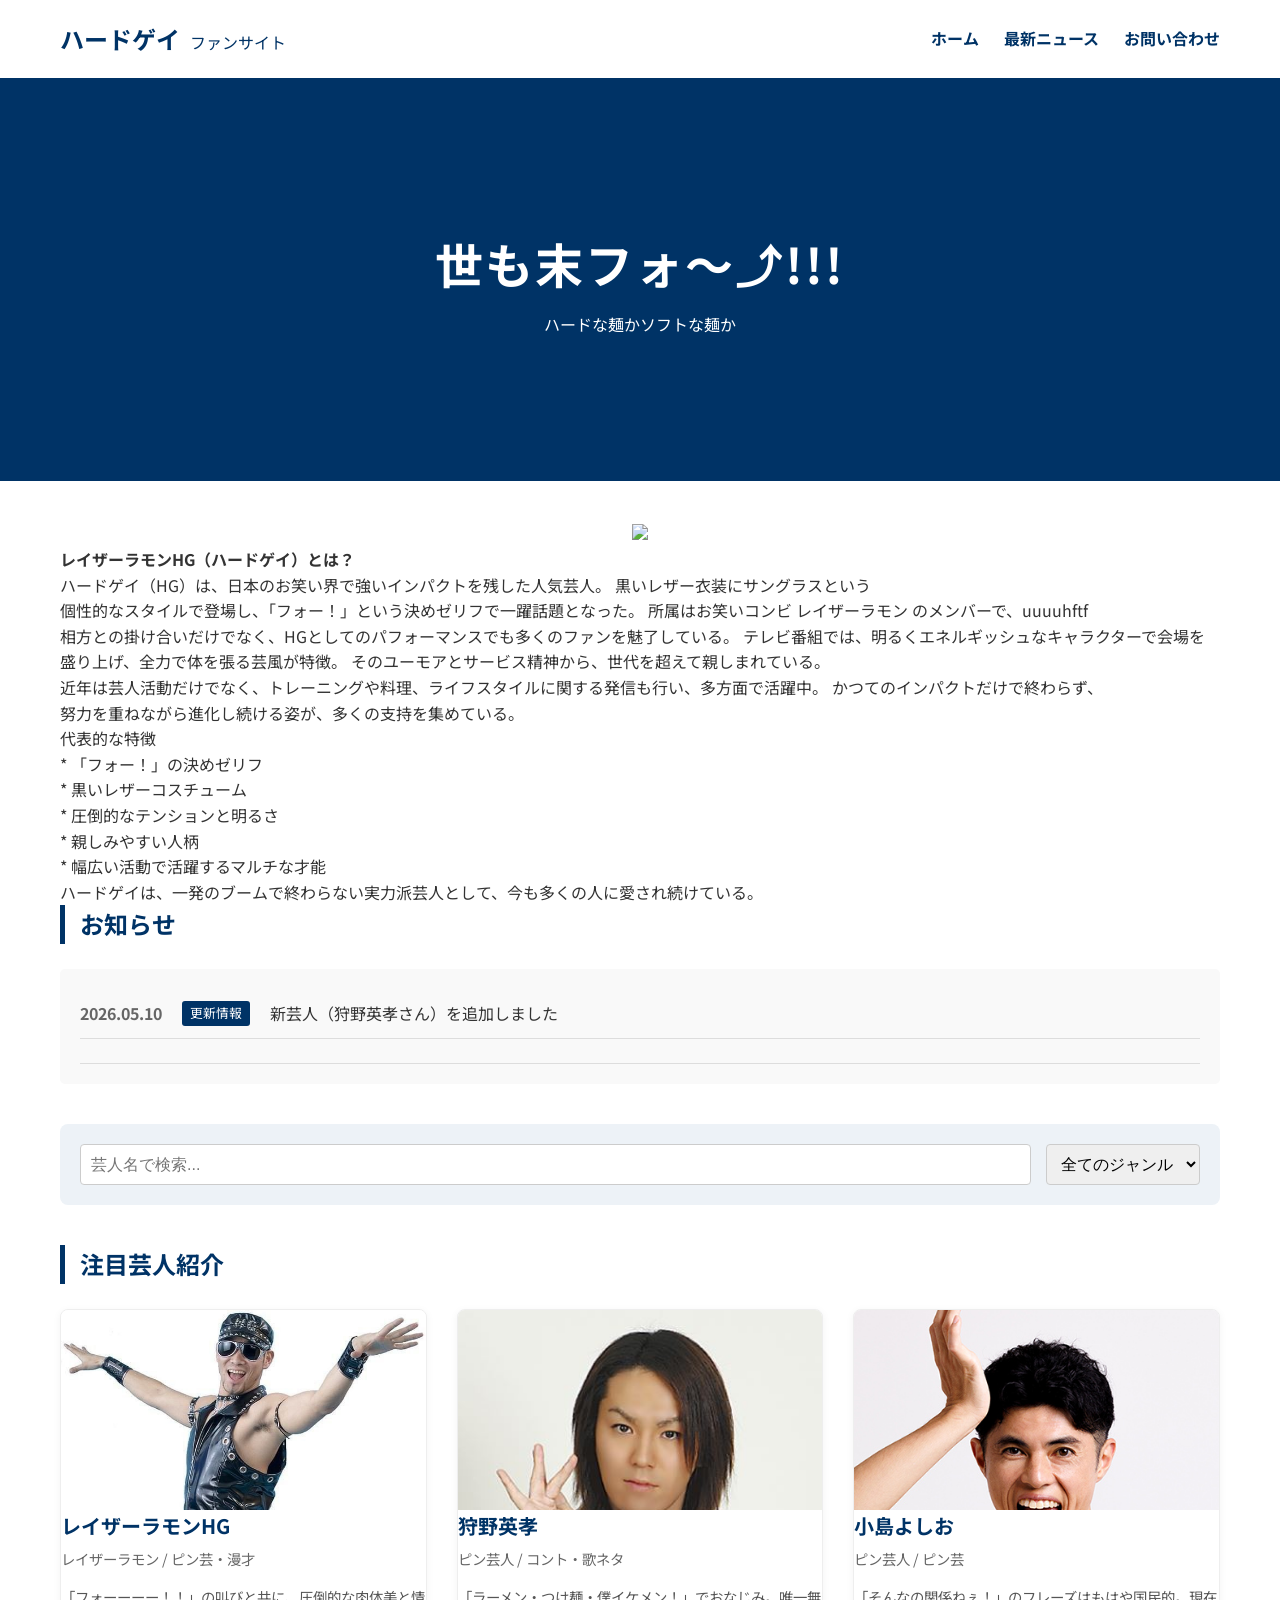
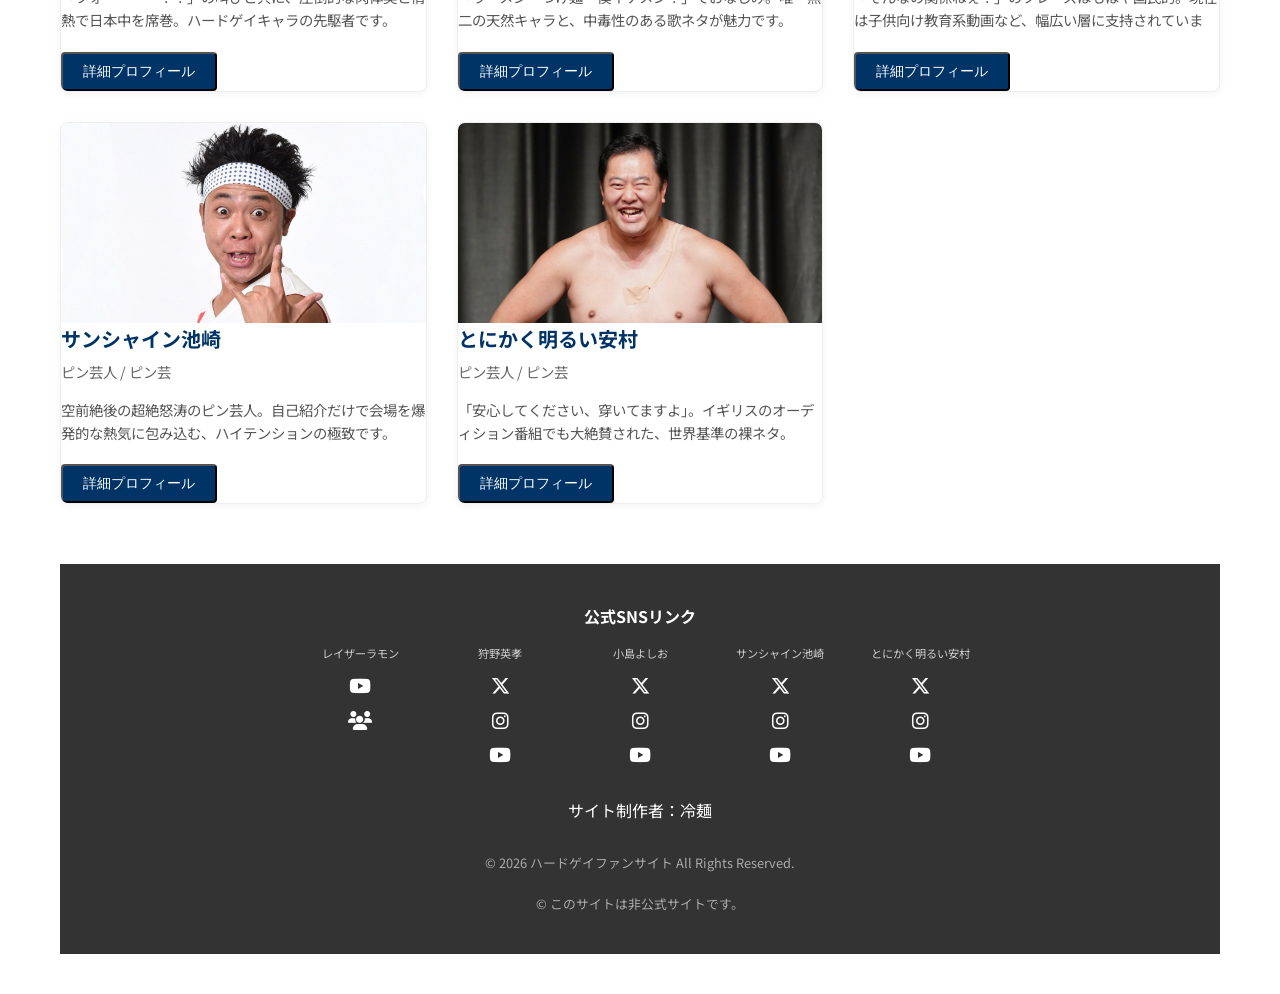
==== index.html @ 65ce5cc3 "update" ====
<!DOCTYPE html>
<html lang="ja">
<head>
    <meta charset="UTF-8">
    <meta name="viewport" content="width=device-width, initial-scale=1.0">
    <title>ハードゲイファンサイト | セイ！フォ～！！！</title>
    <!-- Google Fonts: 日本語フォントを最適化 -->
    <link href="https://fonts.googleapis.com/css2?family=Noto+Sans+JP:wght@400;700&display=swap" rel="stylesheet">
    <link rel="stylesheet" href="style.css">
    <!-- アイコンを表示するためのライブラリを読み込む -->
<link rel="stylesheet" href="https://cdnjs.cloudflare.com/ajax/libs/font-awesome/6.5.1/css/all.min.css">

</head>
<body>

    <!-- 【ヘッダー】学校サイト風のシンプルな構成 -->
    <header>
        <div class="header-container">
            <div class="logo">
                <h1>ハードゲイ<span>ファンサイト</span></h1>
            </div>
            <nav>
                <ul>
                    <li><a href="index.html">ホーム</a></li>
                    <li><a href="news.html">最新ニュース</a></li>
                    <li><a href="contact.html">お問い合わせ</a></li>
                </ul>
            </nav>
        </div>
    </header>

    <!-- 【メインビジュアル】横幅いっぱいのスライダー（風） -->
    <section class="main-visual">
        <div class="mv-content">
            <div class="mv-text">
                <h2>世も末フォ〜⤴︎!!!</h2>
                <p>ハードな麺かソフトな麺か</p>
            </div>
        </div>
    </section>

    <main class="container">
        
                        <p style="text-align:center;"><img src="https://scientific-chocolate-cddtylddlt.edgeone.app/gei.jpg"width="40%" ></p>
                        <strong>レイザーラモンHG（ハードゲイ）とは？</strong>

<br><p>ハードゲイ（HG）は、日本のお笑い界で強いインパクトを残した人気芸人。
黒いレザー衣装にサングラスという<p>個性的なスタイルで登場し、「フォー！」という決めゼリフで一躍話題となった。

所属はお笑いコンビ レイザーラモン のメンバーで、uuuuhftf <p>相方との掛け合いだけでなく、HGとしてのパフォーマンスでも多くのファンを魅了している。

テレビ番組では、明るくエネルギッシュなキャラクターで会場を<p>盛り上げ、全力で体を張る芸風が特徴。
そのユーモアとサービス精神から、世代を超えて親しまれている。

<p>近年は芸人活動だけでなく、トレーニングや料理、ライフスタイルに関する発信も行い、多方面で活躍中。
かつてのインパクトだけで終わらず、<p>努力を重ねながら進化し続ける姿が、多くの支持を集めている。</p>


<p>代表的な特徴</p>


<p>* 「フォー！」の決めゼリフ
<p>* 黒いレザーコスチューム
<p>* 圧倒的なテンションと明るさ
<p>* 親しみやすい人柄
<p>* 幅広い活動で活躍するマルチな才能</p>


<p>ハードゲイは、一発のブームで終わらない実力派芸人として、今も多くの人に愛され続けている。</p>

<!-- 【お知らせ欄】日付 + タイトルのリスト -->
        <section class="news-section">
            <h2 class="section-title">お知らせ</h2>
            <div class="news-list">
                <article class="news-item">
                    <span class="date">2026.05.10</span>
                    <span class="category">更新情報</span>
                    <a href="#" class="title">新芸人（狩野英孝さん）を追加しました</a>
                </article>
                <article class="news-item">
                                                        </article>
            </div>
        </section>


        <!-- 【検索機能】リアルタイムフィルタリング -->
        <section class="search-section">
            <div class="search-box">
                <input type="text" id="searchInput" placeholder="芸人名で検索...">
                <select id="genreFilter">
                    <option value="">全てのジャンル</option>
                    <option value="コント">コント</option>
                    <option value="漫才">漫才</option>
                    <option value="ピン芸">ピン芸</option>
                </select>
            </div>
        </section>

        <!-- 【注目芸人カード】JavaScriptで動的に表示 -->
        <section class="cards-section">
            <h2 class="section-title">注目芸人紹介</h2>
            <div class="card-grid" id="cardGrid">
                <!-- ここにJavaScriptでカードが生成されます -->
            </div>
        </section>

        
    <!-- 【詳細モーダル】 -->
    <div id="modal" class="modal">
        <div class="modal-content">
            <span class="close-btn">&times;</span>
            <div id="modalBody"></div>
        </div>
    </div>

    <!-- 【フッター】 -->
    <footer>
    <div class="footer-container">
        <h3 style="color: #fff; margin-bottom: 15px; font-size: 1rem;">公式SNSリンク</h3>
        
        <!-- 各芸人ごとのSNSアイコンをグループ化 -->
        <div class="social-links-grid">
            <!-- レイザーラモン (HG) -->
            <div class="artist-links">
                <span class="artist-name">レイザーラモン</span>
                <a href="https://youtube.com/@hg-xr5vh" target="_blank" title="HG個人YouTube"><i class="fab fa-youtube"></i></a>
                <a href="https://youtube.com/channel/UCls70n_ydZjkI3wohUU0R4A" target="_blank" title="レイザーラモンコンビYouTube"><i class="fas fa-users"></i></a>
            </div>

            <!-- 狩野英孝 -->
            <div class="artist-links">
                <span class="artist-name">狩野英孝</span>
                <a href="https://x.com/kano9x" target="_blank" title=狩野英孝X><i class="fab fa-x-twitter"></i></a>
                <a href="https://www.instagram.com/kano9x/" target="_blank" title=狩野英孝Instagram><i class="fab fa-instagram"></i></a>
                <a href="http://www.youtube.com/@eikogo3822" target="_blank" title=狩野英孝YouTube><i class="fab fa-youtube"></i></a>
            </div>

            <!-- 小島よしお -->
            <div class="artist-links">
                <span class="artist-name">小島よしお</span>
                <a href="https://x.com/yoshiopiiya" target="_blank"title=小島よしおX><i class="fab fa-x-twitter"></i></a>
                <a href="https://www.instagram.com/kojimayoshiopiya/" target="_blank"title=小島よしおInstagram><i class="fab fa-instagram"></i></a>
                <a href="http://www.youtube.com/@educationOpapi" target="_blank"title=小島よしおYouTube><i class="fab fa-youtube"></i></a>
            </div>

            <!-- サンシャイン池崎 -->
            <div class="artist-links">
                <span class="artist-name">サンシャイン池崎</span>
                <a href="https://x.com/ikezaki_YEAH" target="_blank"title=サンシャイン池崎X><i class="fab fa-x-twitter"></i></a>
                <a href="https://www.instagram.com/ikezaki_yeah/" target="_blank"title=サンシャイン池崎Instagram><i class="fab fa-instagram"></i></a>
                <a href="http://www.youtube.com/@%E3%82%B5%E3%83%B3%E3%82%B7%E3%83%A3%E3%82%A4%E3%83%B3%E6%B1%A0%E5%B4%8E%E3%81%AE%E8%B6%85%E7%A9%BA%E5%89%8D%E7%B5%B6" target="_blank"title=サンシャイン池崎YouTube><i class="fab fa-youtube"></i></a>
            </div>

            <!-- とにかく明るい安村 -->
            <div class="artist-links">
                <span class="artist-name">とにかく明るい安村</span>
                <a href="https://x.com/tonikakuwearing" target="_blank"title=とにかく明るい安村X><i class="fab fa-x-twitter"></i></a>
                <a href="https://www.instagram.com/tonikaku.a.yasumura/" target="_blank"title=とにかく明るい安村Instagram><i class="fab fa-instagram"></i></a>
                <a href="https://www.youtube.com/@Tonikaku_TONY_Yasumura" target="_blank"title=とにかく明るい安村YouTube><i class="fab fa-youtube"></i></a>
            </div>
        </div>
        <br><p>サイト制作者：冷麺</p>
        <p class="copyright" style="margin-top: 30px;">&copy; 2026 ハードゲイファンサイト All Rights Reserved.</p>
        <p class="copyright" 30px;">&copy; このサイトは非公式サイトです。
    </div>
</footer>


    <script src="script.js"></script>
</body>
</html>
---- style.css ----
/* 基本設定 */
* {
    box-sizing: border-box;
    margin: 0;
    padding: 0;
}

body {
    font-family: 'Noto Sans JP', sans-serif;
    background-color: #ffffff; /* 白背景 */
    color: #333;
    line-height: 1.6;
}

.container {
    max-width: 1200px; /* 横幅広め */
    margin: 0 auto;
    padding: 40px 20px;
}

/* ヘッダー */
header {
    background-color: #ffffff;
    border-bottom: 3px solid #003366; /* 濃い青アクセント */
    padding: 20px 0;
    position: sticky;
    top: 0;
    z-index: 100;
}

.header-container {
    max-width: 1200px;
    margin: 0 auto;
    display: flex;
    justify-content: space-between;
    align-items: center;
    padding: 0 20px;
}

.logo h1 {
    color: #003366;
    font-size: 1.5rem;
}

.logo span {
    font-size: 1rem;
    margin-left: 10px;
    font-weight: normal;
}

nav ul {
    display: flex;
    list-style: none;
}

nav ul li {
    margin-left: 25px;
}

nav ul li a {
    text-decoration: none;
    color: #003366;
    font-weight: bold;
    transition: color 0.3s;
}

nav ul li a:hover {
    color: #0066cc;
}

/* メインビジュアル */
.main-visual {
    height: 400px;
    background-color: #003366;
    background-image: linear-gradient(rgba(0,51,102,0.7), rgba(0,51,102,0.7)), url('https://images.unsplash.com/photo-1492684223066-81342ee5ff30?auto=format&fit=crop&w=1200&q=80'); /* サンプル画像 */
    background-size: cover;
    background-position: center;
    display: flex;
    align-items: center;
    justify-content: center;
    color: #fff;
    text-align: center;
}

.mv-text h2 {
    font-size: 3rem;
    margin-bottom: 10px;
    letter-spacing: 2px;
}

/* お知らせ */
.section-title {
    color: #003366;
    border-left: 5px solid #003366;
    padding-left: 15px;
    margin-bottom: 25px;
    font-size: 1.5rem;
}

.news-list {
    background: #f9f9f9;
    padding: 20px;
    border-radius: 5px;
    margin-bottom: 40px;
}

.news-item {
    padding: 12px 0;
    border-bottom: 1px solid #ddd;
    display: flex;
    gap: 20px;
}

.news-item .date {
    color: #666;
    font-weight: bold;
}

.news-item .category {
    background: #003366;
    color: #fff;
    padding: 2px 8px;
    font-size: 0.8rem;
    border-radius: 3px;
}

.news-item a {
    text-decoration: none;
    color: #333;
}

.news-item a:hover {
    text-decoration: underline;
}

/* カードレイアウト */
.card-grid {
    display: grid;
    grid-template-columns: repeat(auto-fill, minmax(280px, 1fr));
    gap: 30px;
    margin-top: 20px;
}

.card {
    background: #fff;
    border: 1px solid #eee;
    border-radius: 8px;
    overflow: hidden;
    box-shadow: 0 2px 8px rgba(0,0,0,0.05);
    transition: transform 0.3s, box-shadow 0.3s;
}

.card:hover {
    transform: translateY(-5px); /* 上品なホバー */
    box-shadow: 0 8px 20px rgba(0,0,0,0.1);
}

.card-img {
    height: 200px;
    width: 100%;
    background-size: cover;      /* 枠いっぱいに表示 */
    background-position: top;    /* 【ここを変更】中央ではなく上端を基準にする */
    background-repeat: no-repeat;
    display: block;
}
}

.card-content {
    padding: 20px;
}

.card-name {
    font-size: 1.25rem;
    color: #003366;
    margin-bottom: 5px;
}

.card-sub {
    font-size: 0.9rem;
    color: #666;
    margin-bottom: 15px;
}

.card-btn {
    display: inline-block;
    padding: 8px 20px;
    background: #003366;
    color: #fff;
    text-decoration: none;
    border-radius: 4px;
    font-size: 0.9rem;
}

/* 検索エリア */
.search-section {
    margin-bottom: 40px;
    background: #edf2f7;
    padding: 20px;
    border-radius: 8px;
}

.search-box {
    display: flex;
    gap: 15px;
}

.search-box input, .search-box select {
    padding: 10px;
    border: 1px solid #ccc;
    border-radius: 4px;
    font-size: 1rem;
}

.search-box input { flex: 1; }

/* ランキング */
.ranking-grid {
    display: flex;
    flex-wrap: wrap;
    gap: 15px;
}

.ranking-item {
    flex: 1;
    min-width: 180px;
    background: #003366;
    color: #fff;
    padding: 15px;
    text-align: center;
    border-radius: 5px;
}

/* モーダル */
.modal {
    display: none;
    position: fixed;
    z-index: 1000;
    left: 0;
    top: 0;
    width: 100%;
    height: 100%;
    background: rgba(0,0,0,0.6);
}

.modal-content {
    background: #fff;
    margin: 5% auto;        /* 上下の余白を少し詰めました */
    padding: 30px;
    width: 90%;             /* スマホでも見やすく少し広げました */
    max-width: 600px;
    border-radius: 10px;
    position: relative;
    
    /* ここが重要！ */
    max-height: 85vh;       /* 画面の高さの85%までに制限 */
    overflow-y: auto;       /* 中身がはみ出したらスクロールバーを出す */
}

.close-btn {
    position: absolute;
    right: 20px;
    top: 10px;
    font-size: 2rem;
    cursor: pointer;
}

/* フッター */
footer {
    background: #333;
    color: #fff;
    padding: 40px 0;
    margin-top: 60px;
    text-align: center;
}

.sns-links a {
    color: #fff;
    margin: 0 15px;
    text-decoration: none;
}

.copyright {
    margin-top: 20px;
    font-size: 0.8rem;
    color: #aaa;
}

/* スマホ対応 */
@media (max-width: 768px) {
    .header-container { flex-direction: column; }
    nav ul { margin-top: 20px; }
    nav ul li { margin: 0 10px; }
    .search-box { flex-direction: column; }
}
/* モーダル内の画像サイズを制限する */
#modalBody img {
    width: 100%;
    max-width: 400px;      /* 横幅が広がりすぎないように制限 */
    height: auto;          /* 縦横比を維持 */
    border-radius: 5px;
    margin-bottom: 20px;
    display: block;
    margin-left: auto;
    margin-right: auto;
}
/* フッターのSNSリンクを綺麗に並べる */
.social-links-grid {
    display: flex;
    flex-wrap: wrap; /* スマホで折り返させる */
    justify-content: center;
    gap: 20px;
}

.artist-links {
    display: flex;
    flex-direction: column;
    align-items: center;
    min-width: 120px;
}

.artist-name {
    font-size: 0.7rem;
    color: #ccc;
    margin-bottom: 5px;
}

.artist-links a {
    color: #fff;
    font-size: 1.2rem;
    margin: 2px;
    transition: 0.3s;
}

.artist-links a:hover {
    color: #ffcc00;
}

/* スマホ用の微調整 */
@media screen and (max-width: 600px) {
    .artist-links {
        min-width: 45%; /* スマホでは2列に並べる */
    }
}
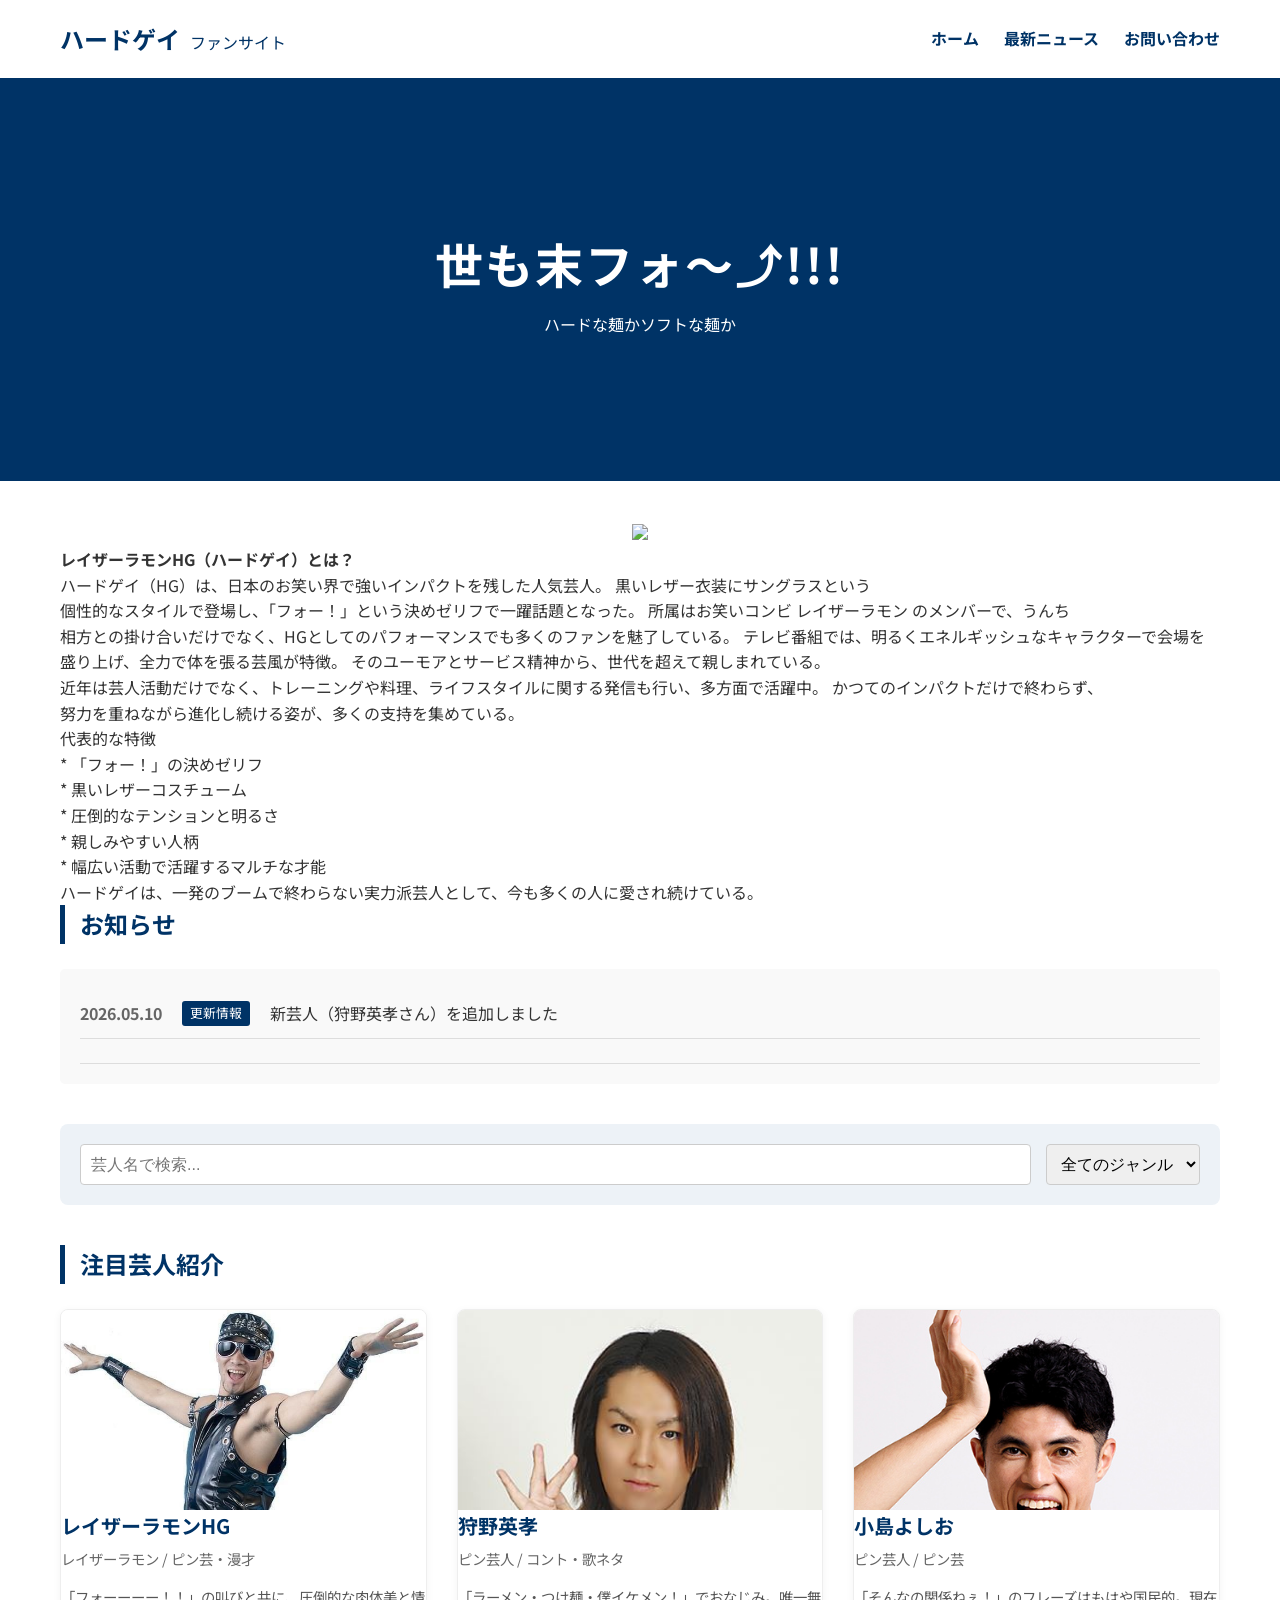
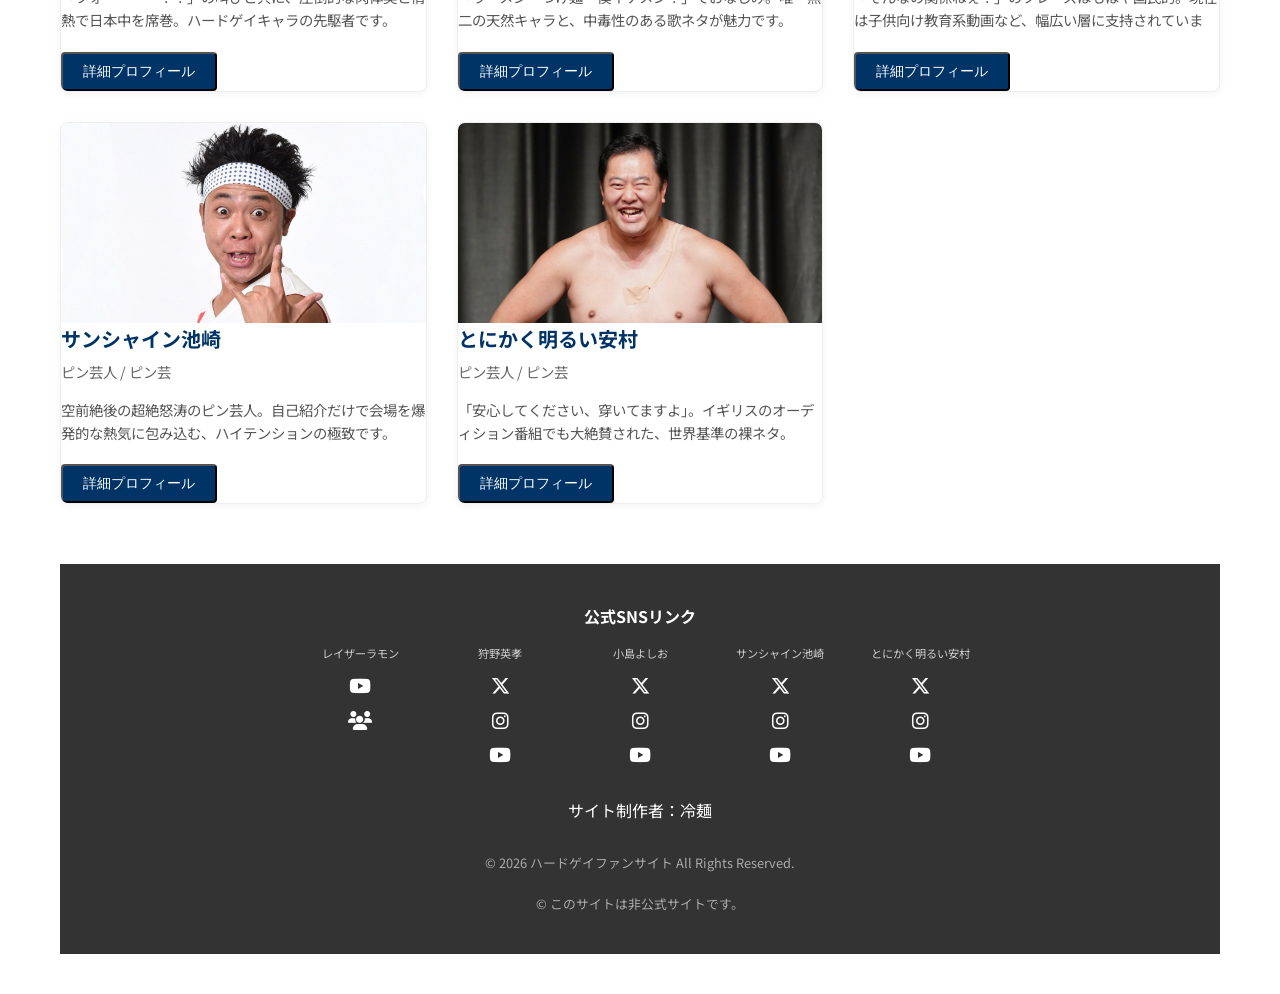
==== commit 00f8a154: "update" ====
--- a/index.html
+++ b/index.html
@@ -47,7 +47,7 @@
 <br><p>ハードゲイ（HG）は、日本のお笑い界で強いインパクトを残した人気芸人。
 黒いレザー衣装にサングラスという<p>個性的なスタイルで登場し、「フォー！」という決めゼリフで一躍話題となった。
 
-所属はお笑いコンビ レイザーラモン のメンバーで、uuuuhftf <p>相方との掛け合いだけでなく、HGとしてのパフォーマンスでも多くのファンを魅了している。
+所属はお笑いコンビ レイザーラモン のメンバーで、うんち<p>相方との掛け合いだけでなく、HGとしてのパフォーマンスでも多くのファンを魅了している。
 
 テレビ番組では、明るくエネルギッシュなキャラクターで会場を<p>盛り上げ、全力で体を張る芸風が特徴。
 そのユーモアとサービス精神から、世代を超えて親しまれている。
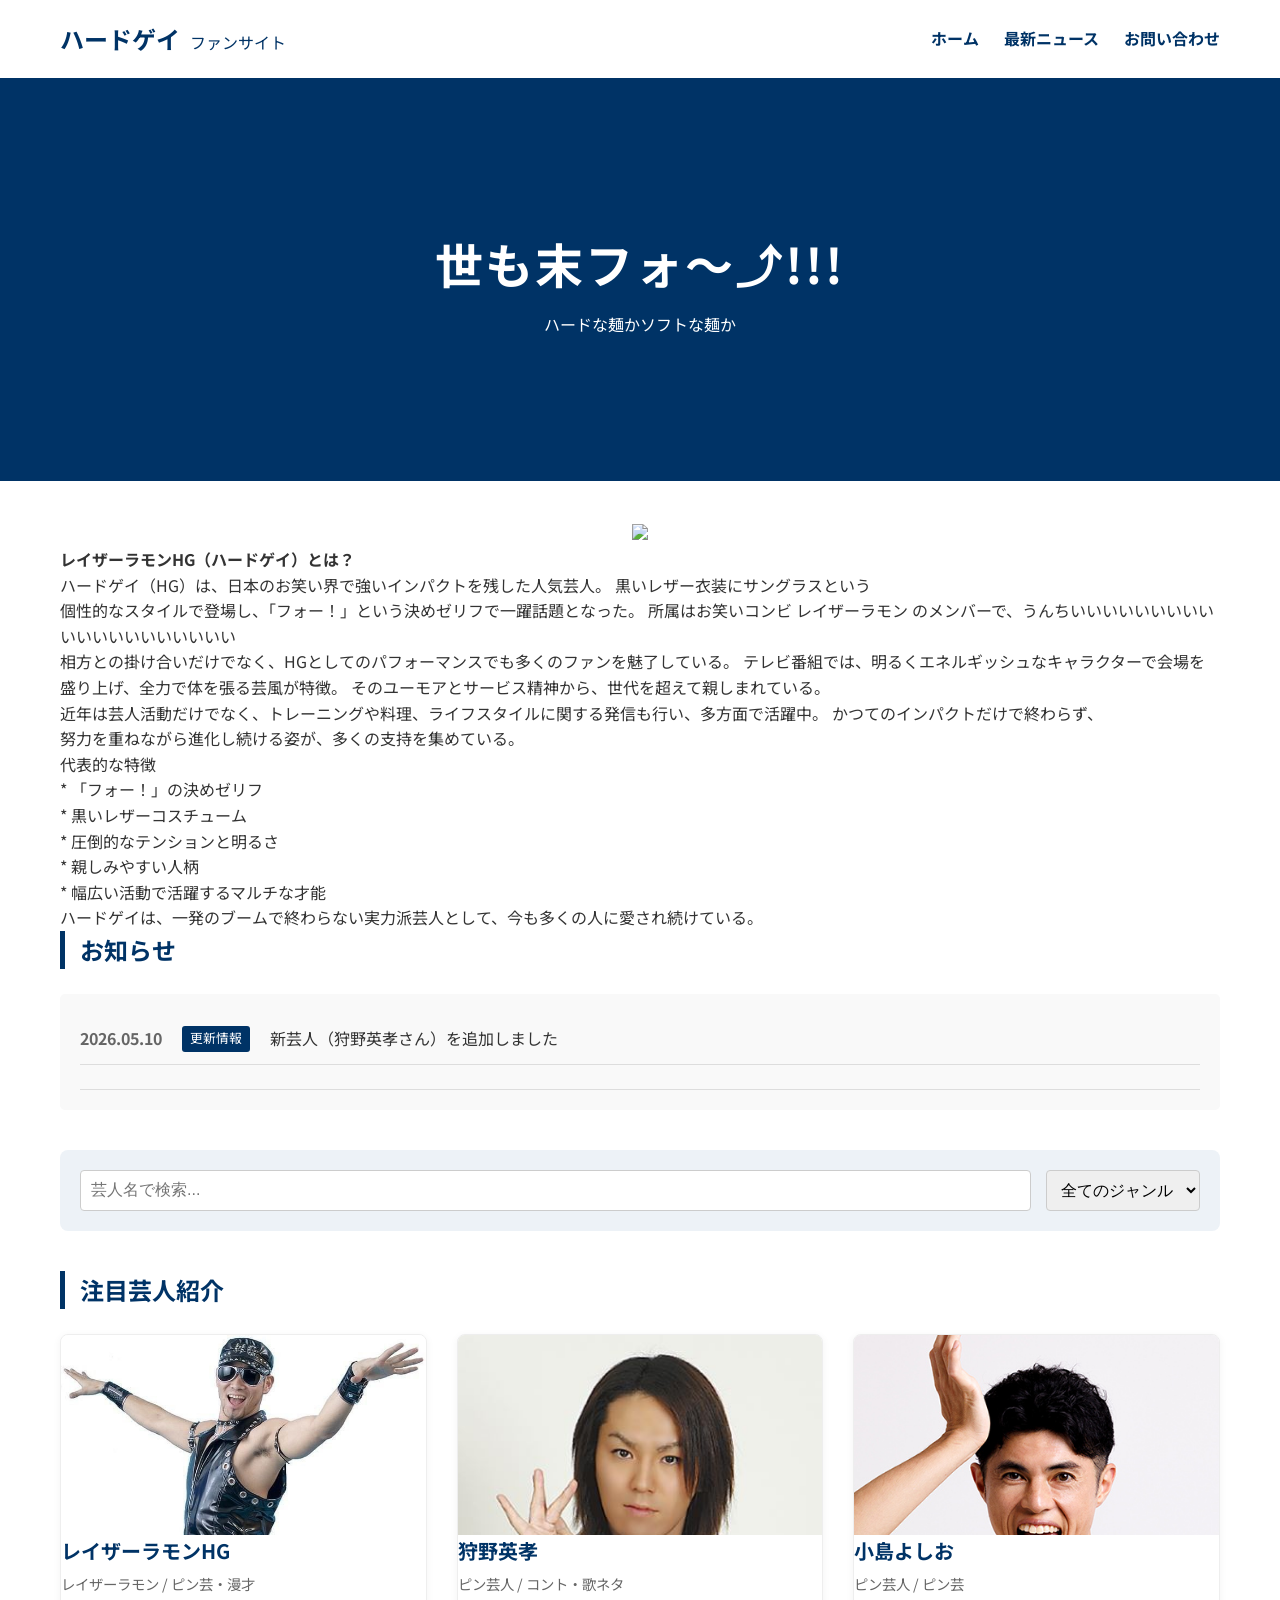
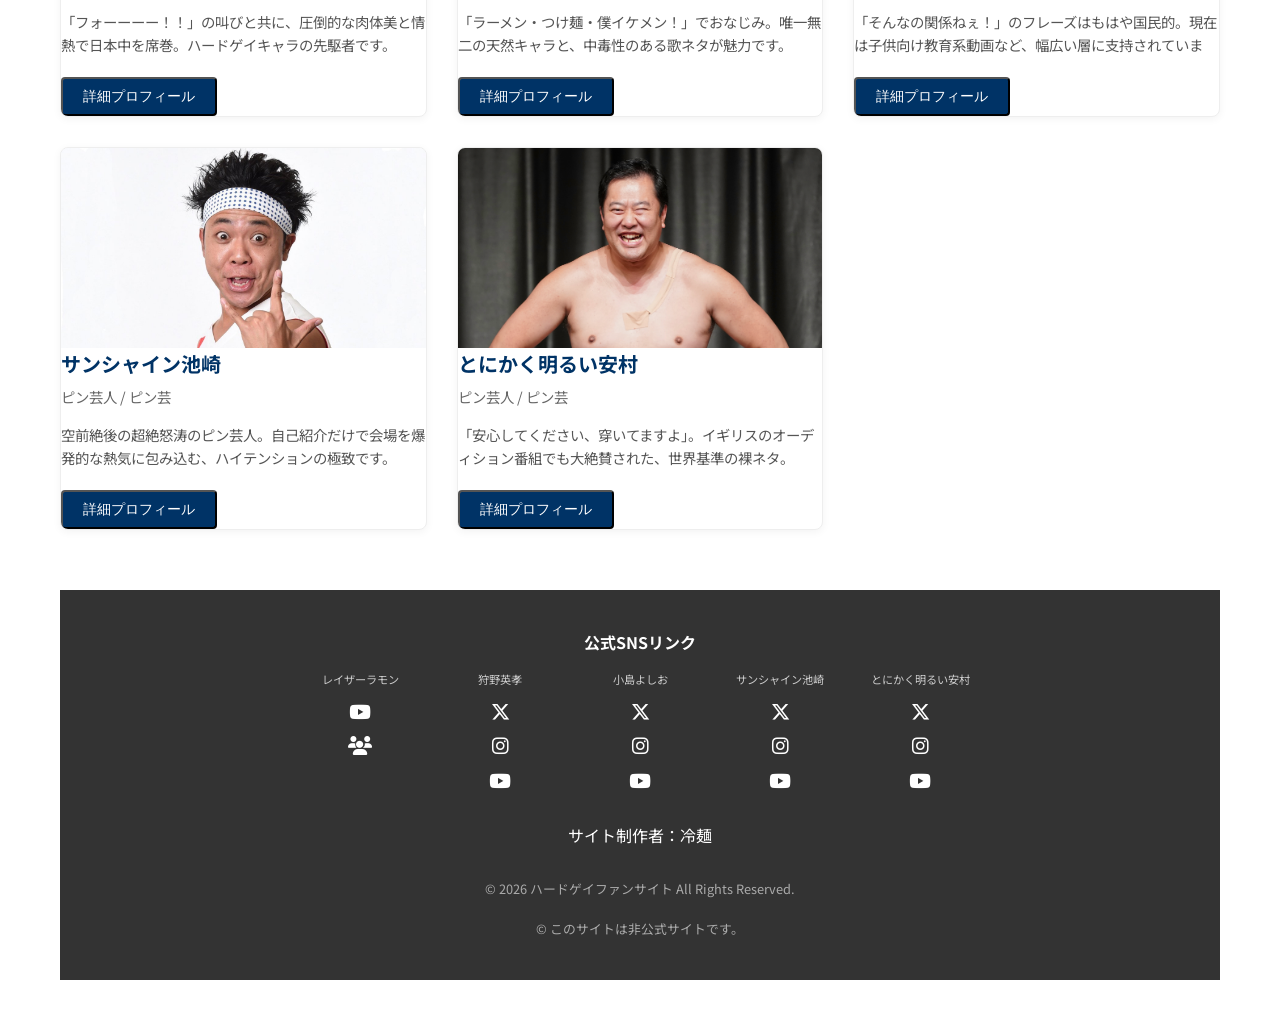
==== commit 4c4abf89: "update" ====
--- a/index.html
+++ b/index.html
@@ -47,7 +47,7 @@
 <br><p>ハードゲイ（HG）は、日本のお笑い界で強いインパクトを残した人気芸人。
 黒いレザー衣装にサングラスという<p>個性的なスタイルで登場し、「フォー！」という決めゼリフで一躍話題となった。
 
-所属はお笑いコンビ レイザーラモン のメンバーで、うんち<p>相方との掛け合いだけでなく、HGとしてのパフォーマンスでも多くのファンを魅了している。
+所属はお笑いコンビ レイザーラモン のメンバーで、うんちいいいいいいいいいいいいいいいいいいいい<p>相方との掛け合いだけでなく、HGとしてのパフォーマンスでも多くのファンを魅了している。
 
 テレビ番組では、明るくエネルギッシュなキャラクターで会場を<p>盛り上げ、全力で体を張る芸風が特徴。
 そのユーモアとサービス精神から、世代を超えて親しまれている。
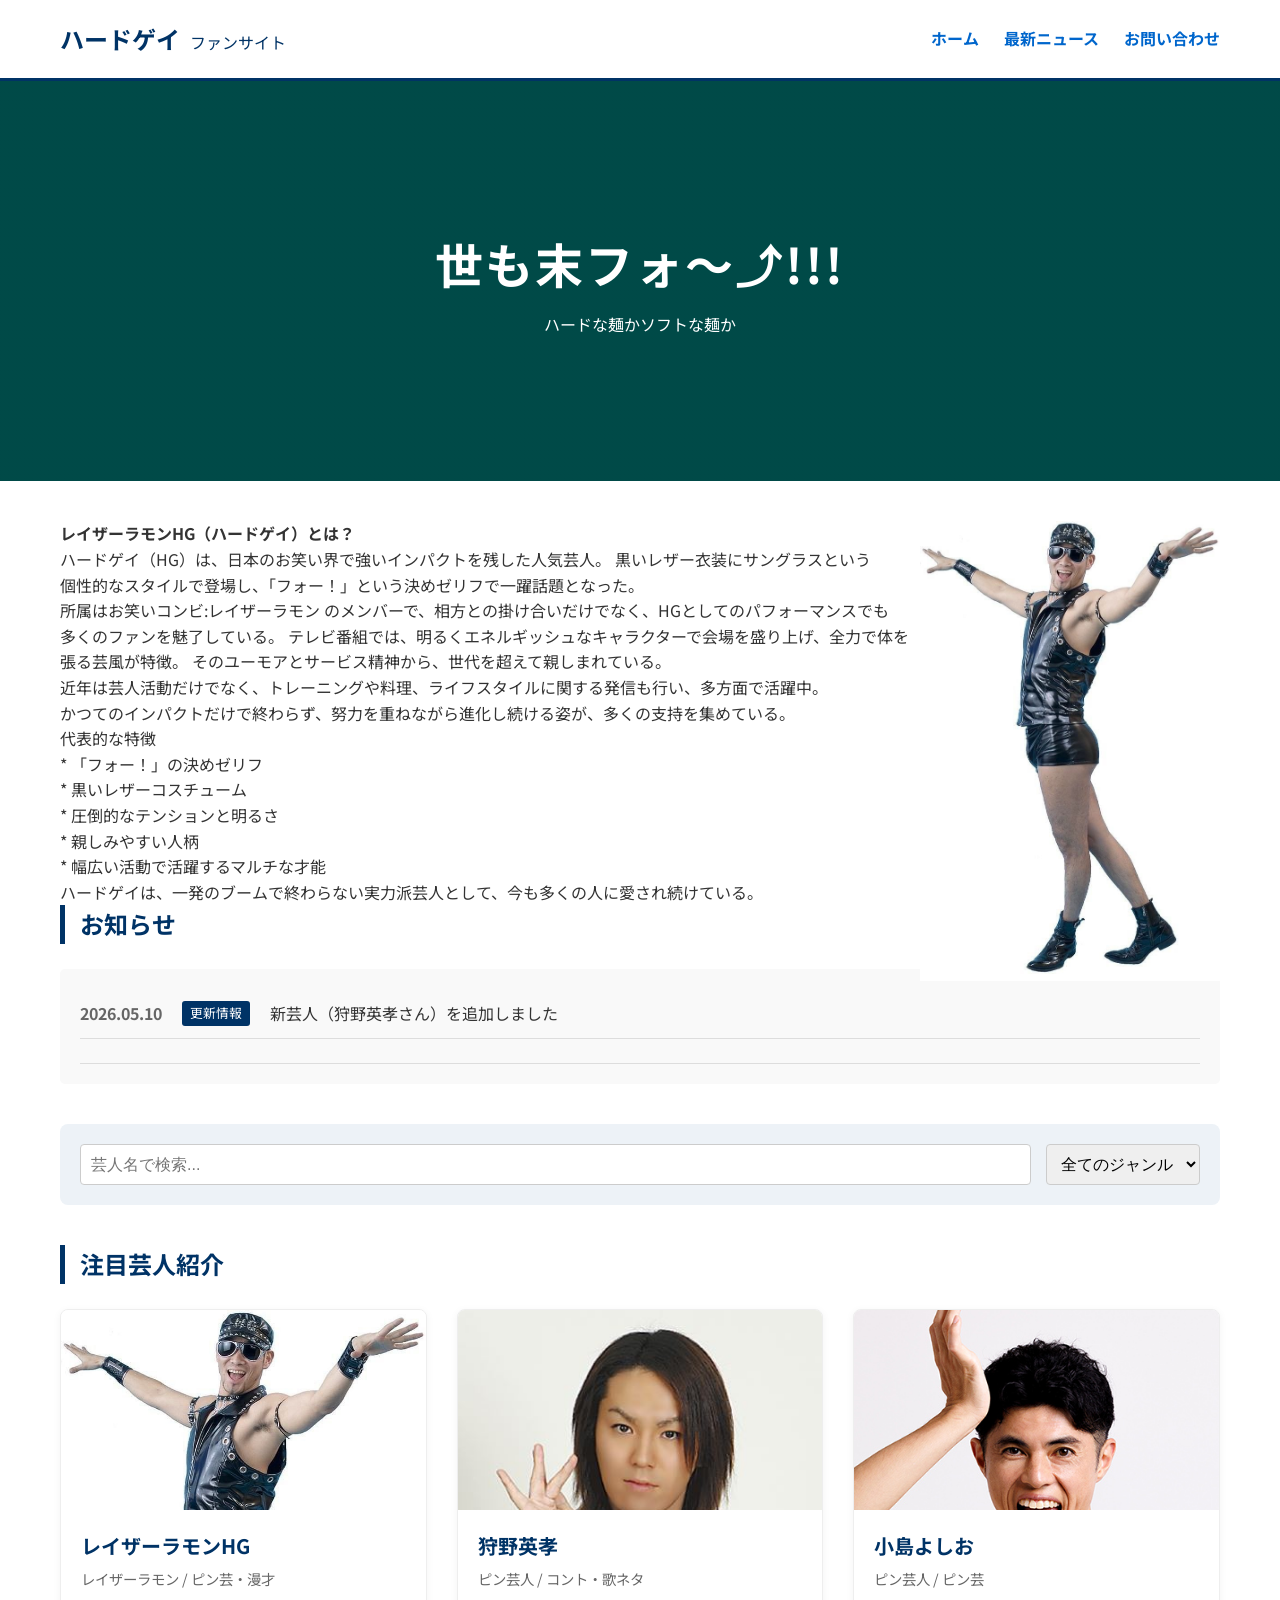
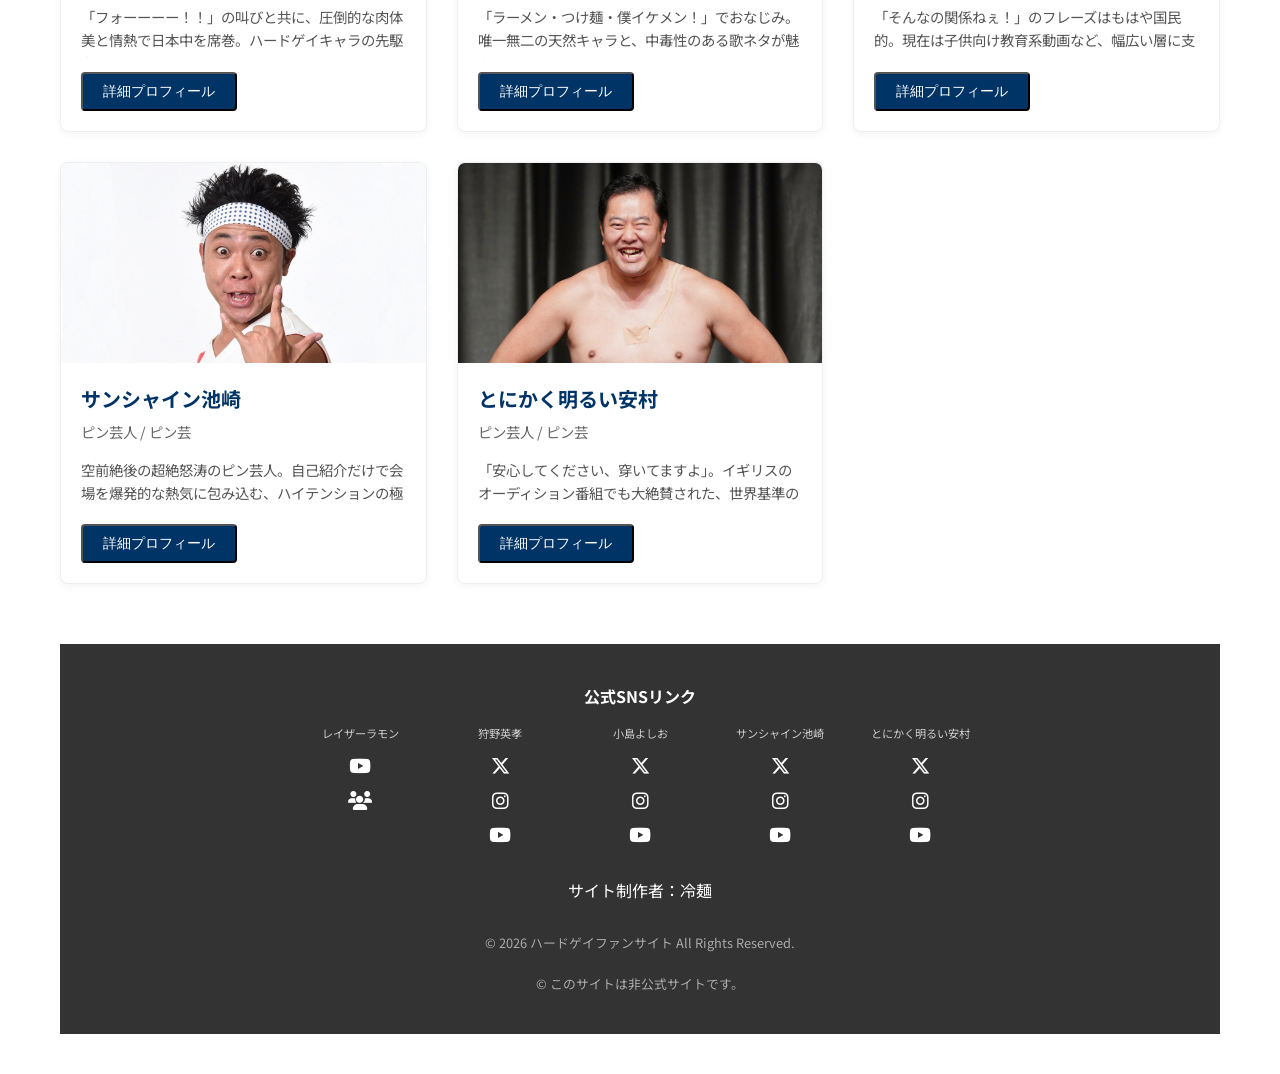
==== commit 64b3b7d8: "update" ====
--- a/index.html
+++ b/index.html
@@ -20,14 +20,16 @@
                 <h1>ハードゲイ<span>ファンサイト</span></h1>
             </div>
             <nav>
-                <ul>
-                    <li><a href="index.html">ホーム</a></li>
+                <ul class="header-menu ho-mu">
+                    <li> <div></div> <a href="index.html">ホーム</a></li>
                     <li><a href="news.html">最新ニュース</a></li>
                     <li><a href="contact.html">お問い合わせ</a></li>
                 </ul>
             </nav>
         </div>
     </header>
+
+    
 
     <!-- 【メインビジュアル】横幅いっぱいのスライダー（風） -->
     <section class="main-visual">
@@ -40,20 +42,25 @@
     </section>
 
     <main class="container">
+    <div class="hg">
+
         
-                        <p style="text-align:center;"><img src="https://scientific-chocolate-cddtylddlt.edgeone.app/gei.jpg"width="40%" ></p>
-                        <strong>レイザーラモンHG（ハードゲイ）とは？</strong>
+                        <p style="text-align:center;">
+                            </p>
+                            <p><img src="/img/gei.jpg" alt="ハードゲイ" width="300" align="right"></p>
+                
+                    <p><strong>レイザーラモンHG（ハードゲイ）とは？</strong>
 
 <br><p>ハードゲイ（HG）は、日本のお笑い界で強いインパクトを残した人気芸人。
-黒いレザー衣装にサングラスという<p>個性的なスタイルで登場し、「フォー！」という決めゼリフで一躍話題となった。
+黒いレザー衣装にサングラスという<br>個性的なスタイルで登場し、「フォー！」という決めゼリフで一躍話題となった。<br>
+    
+所属はお笑いコンビ:レイザーラモン のメンバーで、相方との掛け合いだけでなく、HGとしてのパフォーマンスでも<br>多くのファンを魅了している。
 
-所属はお笑いコンビ レイザーラモン のメンバーで、うんちいいいいいいいいいいいいいいいいいいいい<p>相方との掛け合いだけでなく、HGとしてのパフォーマンスでも多くのファンを魅了している。
-
-テレビ番組では、明るくエネルギッシュなキャラクターで会場を<p>盛り上げ、全力で体を張る芸風が特徴。
+テレビ番組では、明るくエネルギッシュなキャラクターで会場を盛り上げ、全力で体を張る芸風が特徴。
 そのユーモアとサービス精神から、世代を超えて親しまれている。
 
-<p>近年は芸人活動だけでなく、トレーニングや料理、ライフスタイルに関する発信も行い、多方面で活躍中。
-かつてのインパクトだけで終わらず、<p>努力を重ねながら進化し続ける姿が、多くの支持を集めている。</p>
+<br>近年は芸人活動だけでなく、トレーニングや料理、ライフスタイルに関する発信も行い、多方面で活躍中。
+<br>かつてのインパクトだけで終わらず、努力を重ねながら進化し続ける姿が、多くの支持を集めている。</p>
 
 
 <p>代表的な特徴</p>
@@ -67,6 +74,7 @@
 
 
 <p>ハードゲイは、一発のブームで終わらない実力派芸人として、今も多くの人に愛され続けている。</p>
+</div>
 
 <!-- 【お知らせ欄】日付 + タイトルのリスト -->
         <section class="news-section">
--- a/style.css
+++ b/style.css
@@ -59,19 +59,25 @@
 
 nav ul li a {
     text-decoration: none;
-    color: #003366;
+    color: #0066cc;
     font-weight: bold;
     transition: color 0.3s;
 }
 
 nav ul li a:hover {
-    color: #0066cc;
+    color: green;
+    transition: color 0.3s;
+}
+
+.ho-mu {
+    color: rgb(9, 247, 9);
+
 }
 
 /* メインビジュアル */
 .main-visual {
     height: 400px;
-    background-color: #003366;
+    background-color: green;
     background-image: linear-gradient(rgba(0,51,102,0.7), rgba(0,51,102,0.7)), url('https://images.unsplash.com/photo-1492684223066-81342ee5ff30?auto=format&fit=crop&w=1200&q=80'); /* サンプル画像 */
     background-size: cover;
     background-position: center;
@@ -80,7 +86,10 @@
     justify-content: center;
     color: #fff;
     text-align: center;
-}
+} 
+
+
+
 
 .mv-text h2 {
     font-size: 3rem;
@@ -163,7 +172,7 @@
     background-repeat: no-repeat;
     display: block;
 }
-}
+
 
 .card-content {
     padding: 20px;
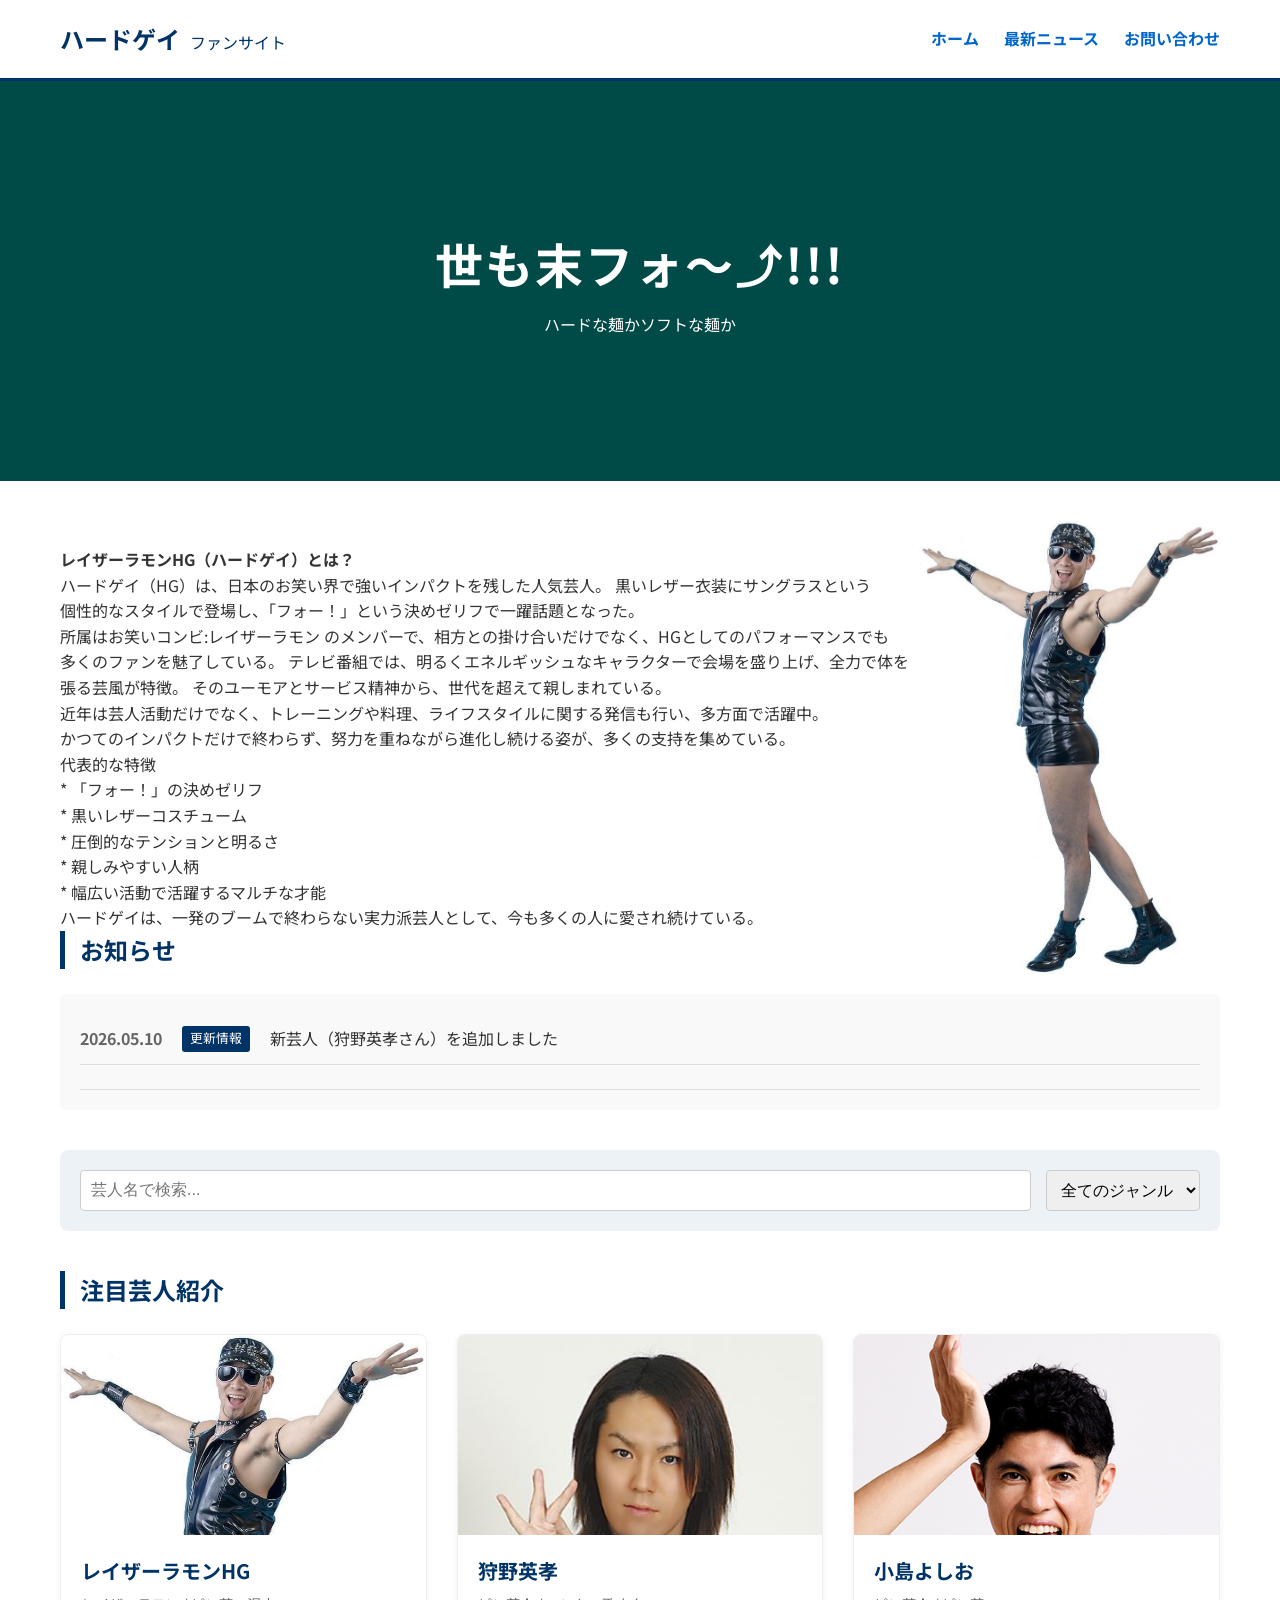
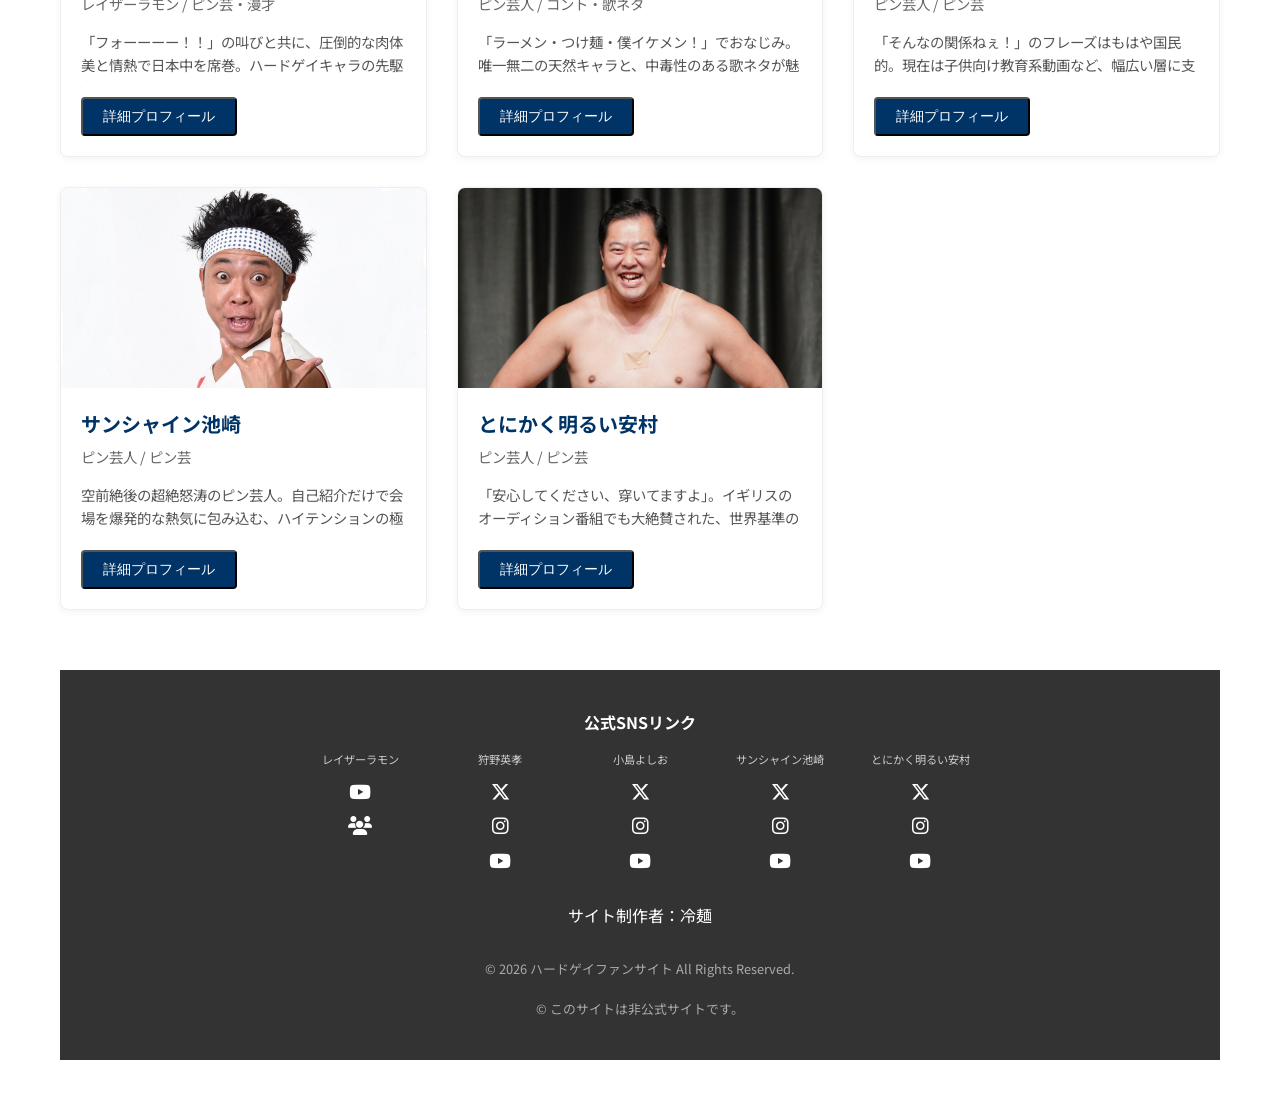
==== commit 08db5d82: "update" ====
--- a/index.html
+++ b/index.html
@@ -49,7 +49,7 @@
                             </p>
                             <p><img src="/img/gei.jpg" alt="ハードゲイ" width="300" align="right"></p>
                 
-                    <p><strong>レイザーラモンHG（ハードゲイ）とは？</strong>
+                    <br><strong>レイザーラモンHG（ハードゲイ）とは？</strong>
 
 <br><p>ハードゲイ（HG）は、日本のお笑い界で強いインパクトを残した人気芸人。
 黒いレザー衣装にサングラスという<br>個性的なスタイルで登場し、「フォー！」という決めゼリフで一躍話題となった。<br>
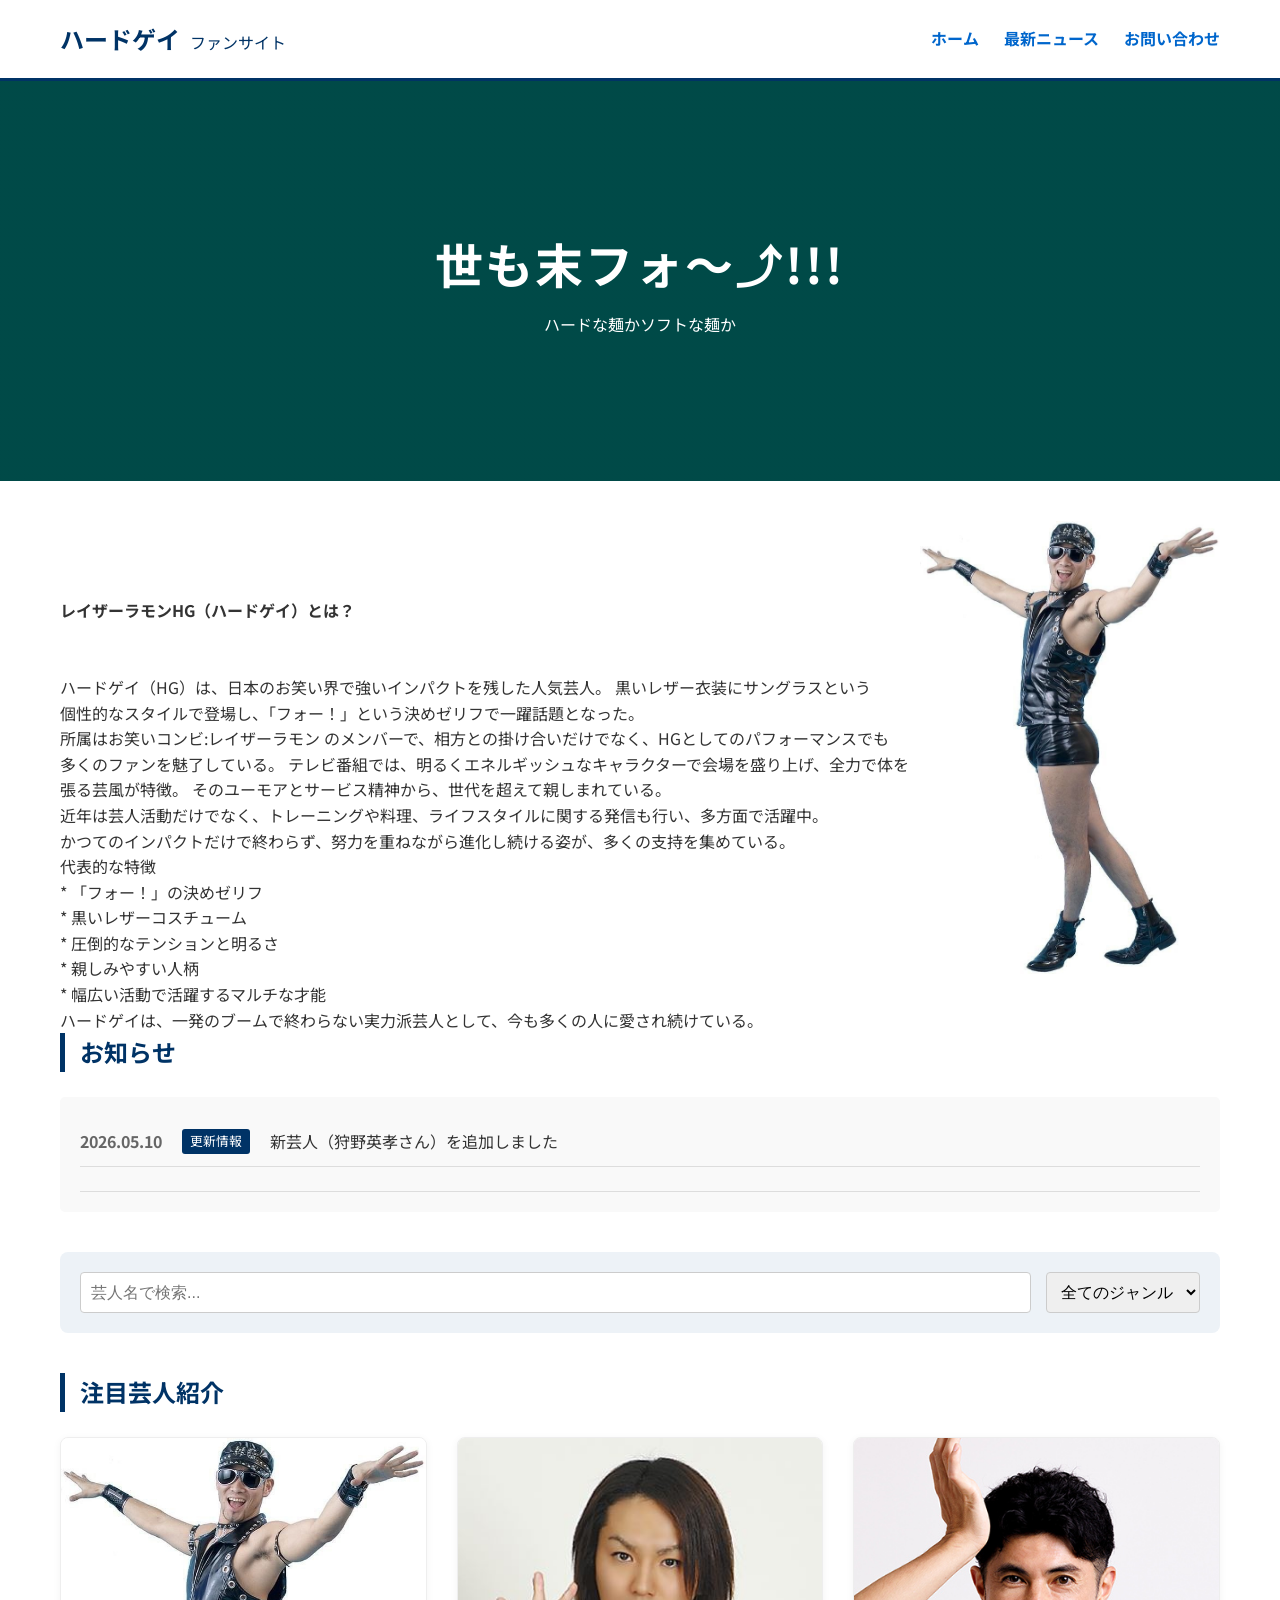
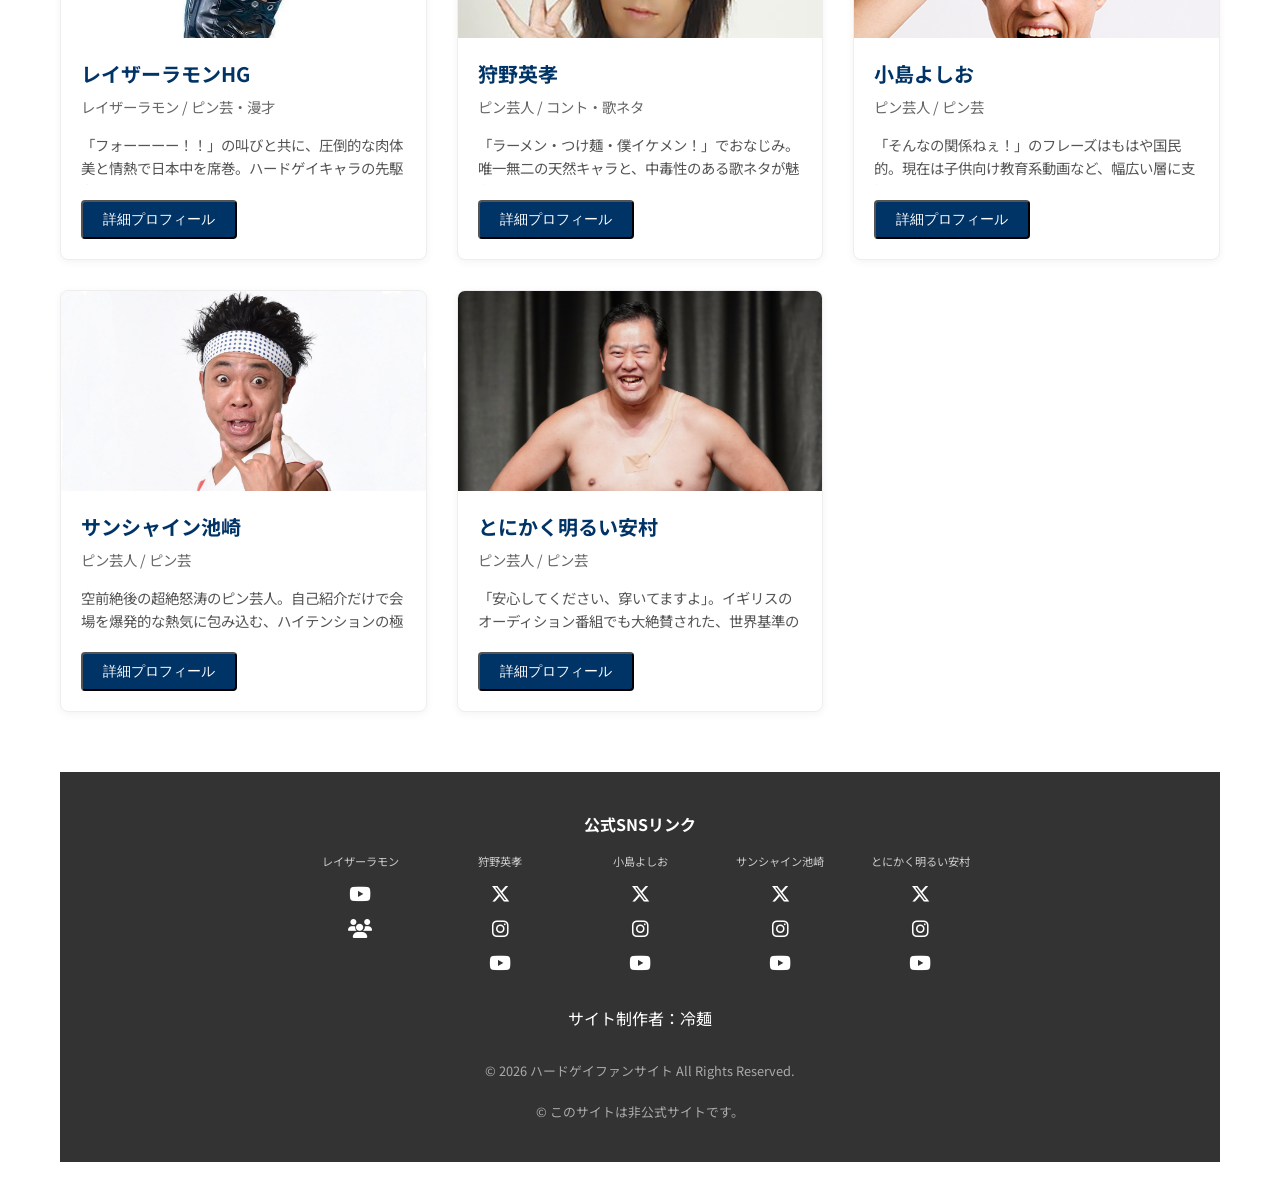
==== commit 6f185ee1: "update" ====
--- a/index.html
+++ b/index.html
@@ -49,9 +49,9 @@
                             </p>
                             <p><img src="/img/gei.jpg" alt="ハードゲイ" width="300" align="right"></p>
                 
-                    <br><strong>レイザーラモンHG（ハードゲイ）とは？</strong>
+                    <br><br><br><strong>レイザーラモンHG（ハードゲイ）とは？</strong>
 
-<br><p>ハードゲイ（HG）は、日本のお笑い界で強いインパクトを残した人気芸人。
+<br><br><br><p>ハードゲイ（HG）は、日本のお笑い界で強いインパクトを残した人気芸人。
 黒いレザー衣装にサングラスという<br>個性的なスタイルで登場し、「フォー！」という決めゼリフで一躍話題となった。<br>
     
 所属はお笑いコンビ:レイザーラモン のメンバーで、相方との掛け合いだけでなく、HGとしてのパフォーマンスでも<br>多くのファンを魅了している。
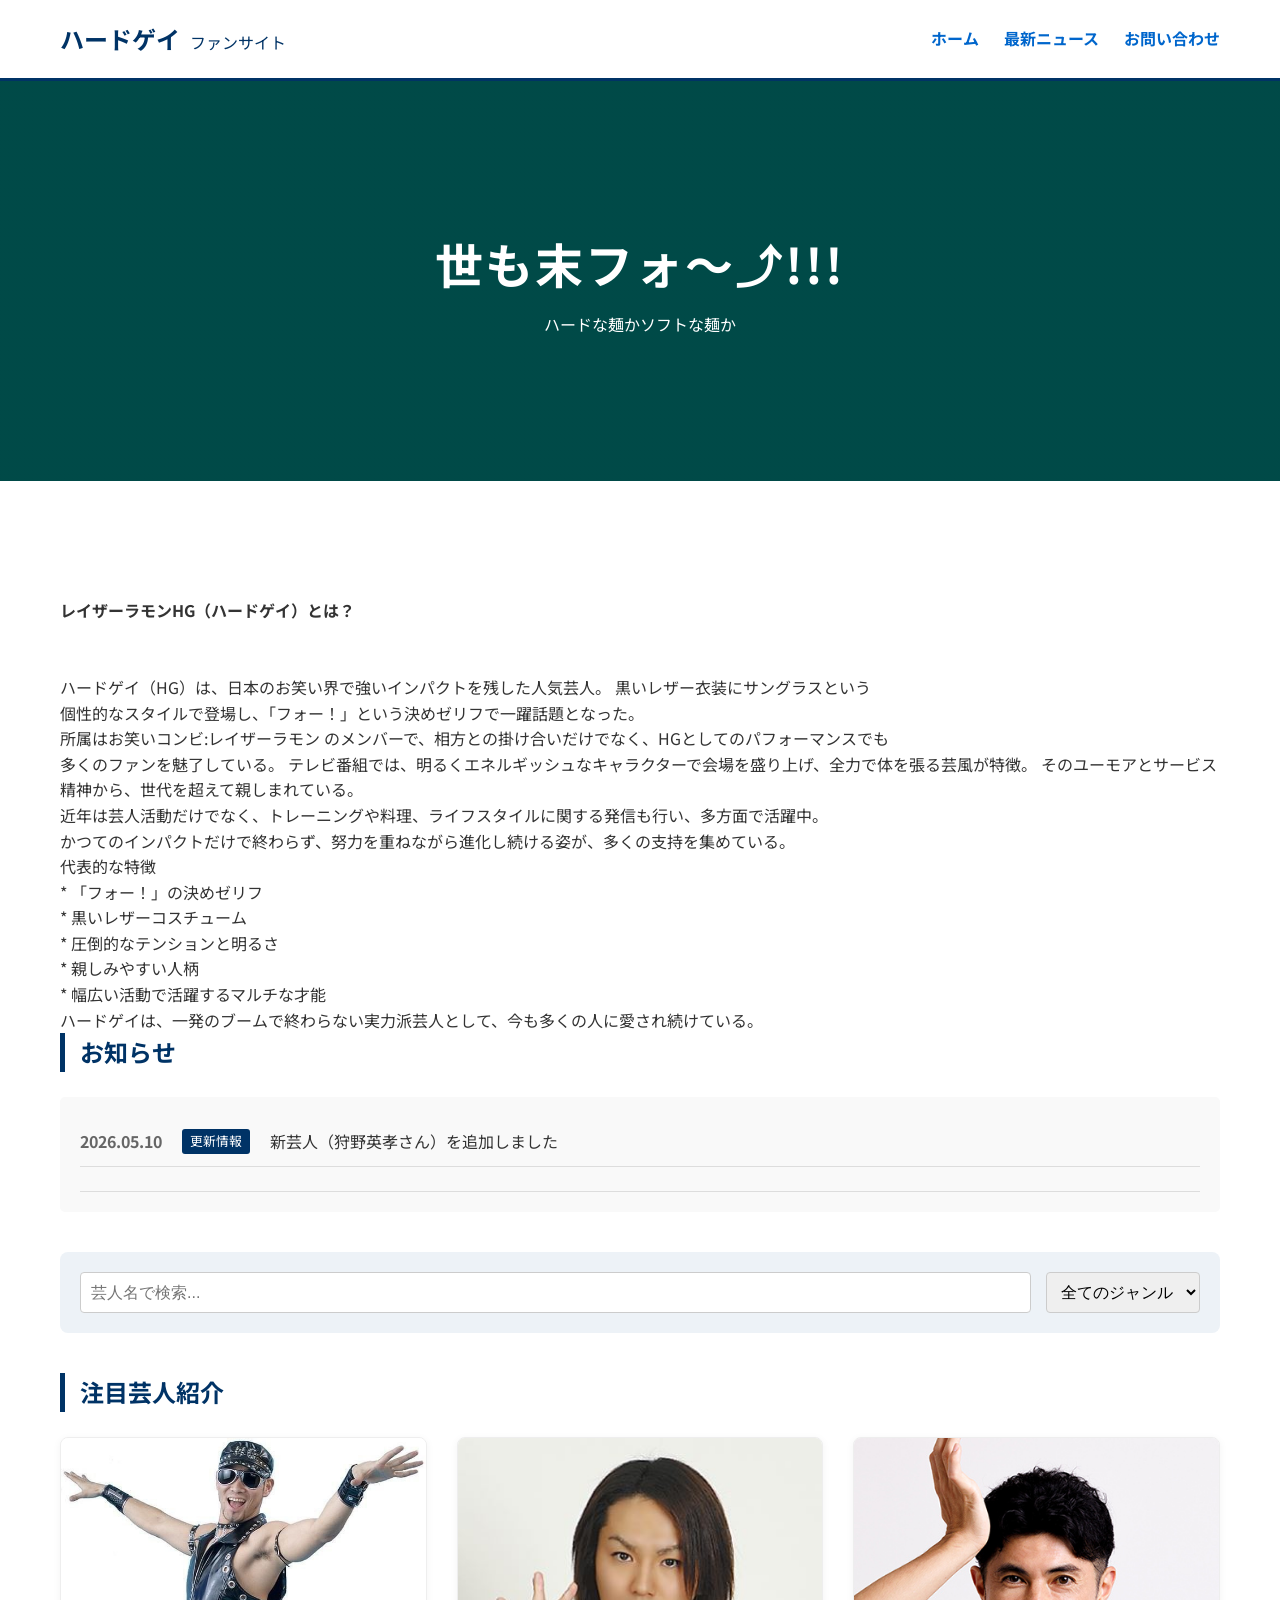
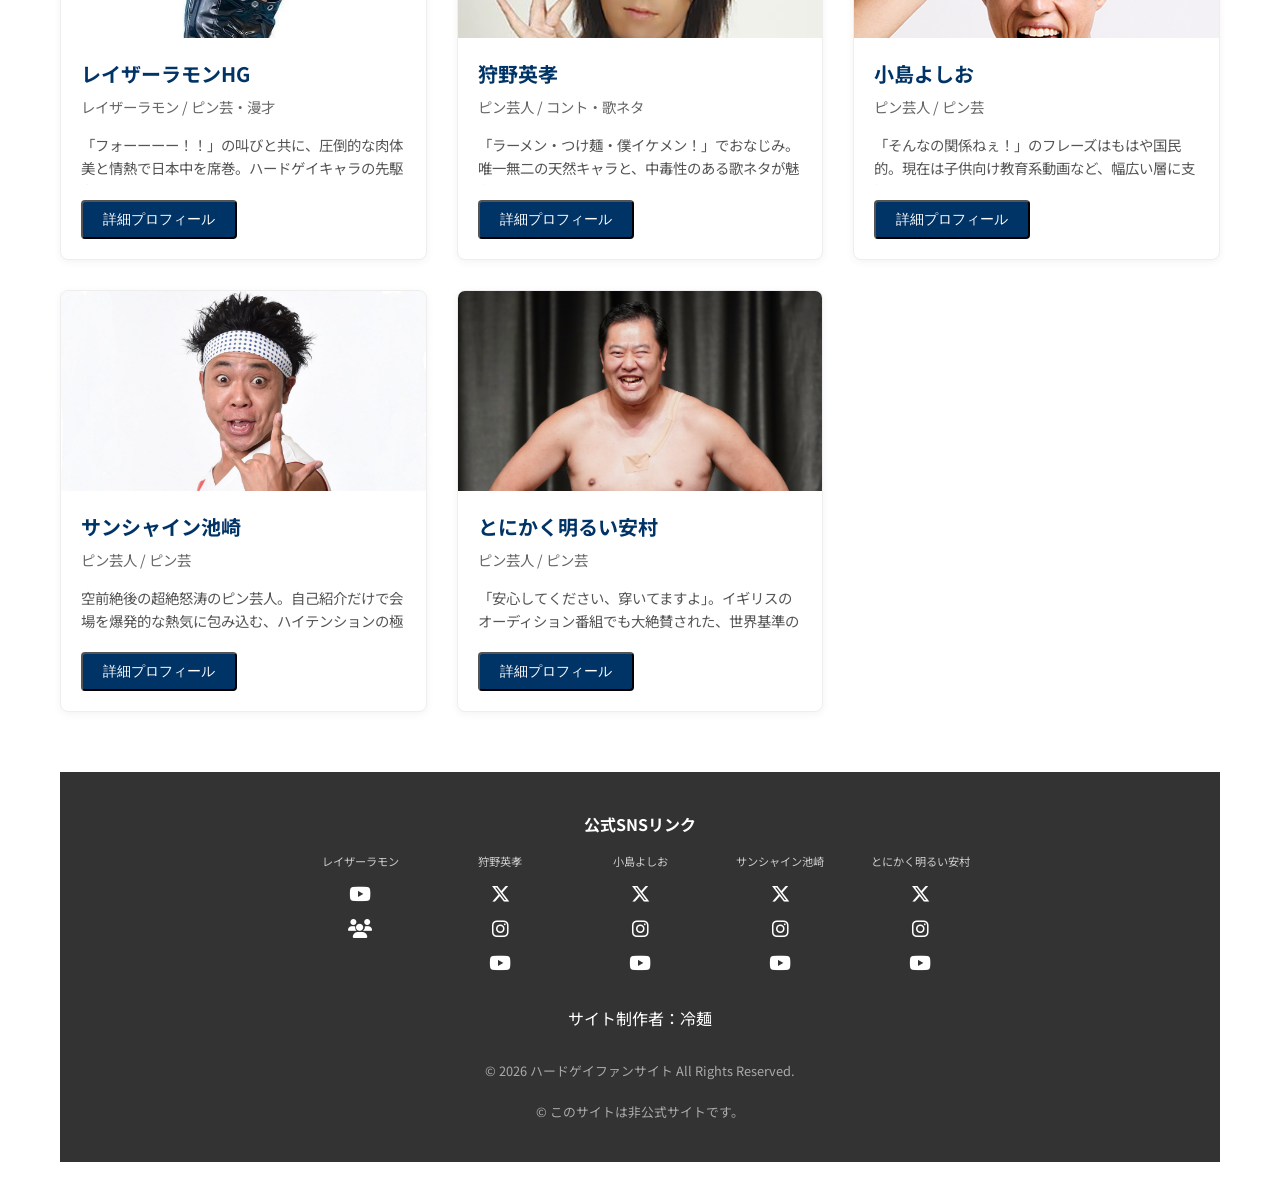
==== commit 785f251c: "update" ====
--- a/index.html
+++ b/index.html
@@ -47,7 +47,7 @@
         
                         <p style="text-align:center;">
                             </p>
-                            <p><img src="/img/gei.jpg" alt="ハードゲイ" width="300" align="right"></p>
+                            
                 
                     <br><br><br><strong>レイザーラモンHG（ハードゲイ）とは？</strong>
 
@@ -176,4 +176,4 @@
 
     <script src="script.js"></script>
 </body>
-</html>
+</html>
--- a/style.css
+++ b/style.css
@@ -69,9 +69,22 @@
     transition: color 0.3s;
 }
 
-.ho-mu {
-    color: rgb(9, 247, 9);
-
+
+
+.column-2 {
+    width: 48%;
+}
+
+.text {
+    line-height: 2;
+}
+
+.concept-img {
+    background-image: url(../img/gei.jpg);
+    background-size: cover;
+    background-position: center;
+    height: 300px;
+    border-radius: 30px;
 }
 
 /* メインビジュアル */
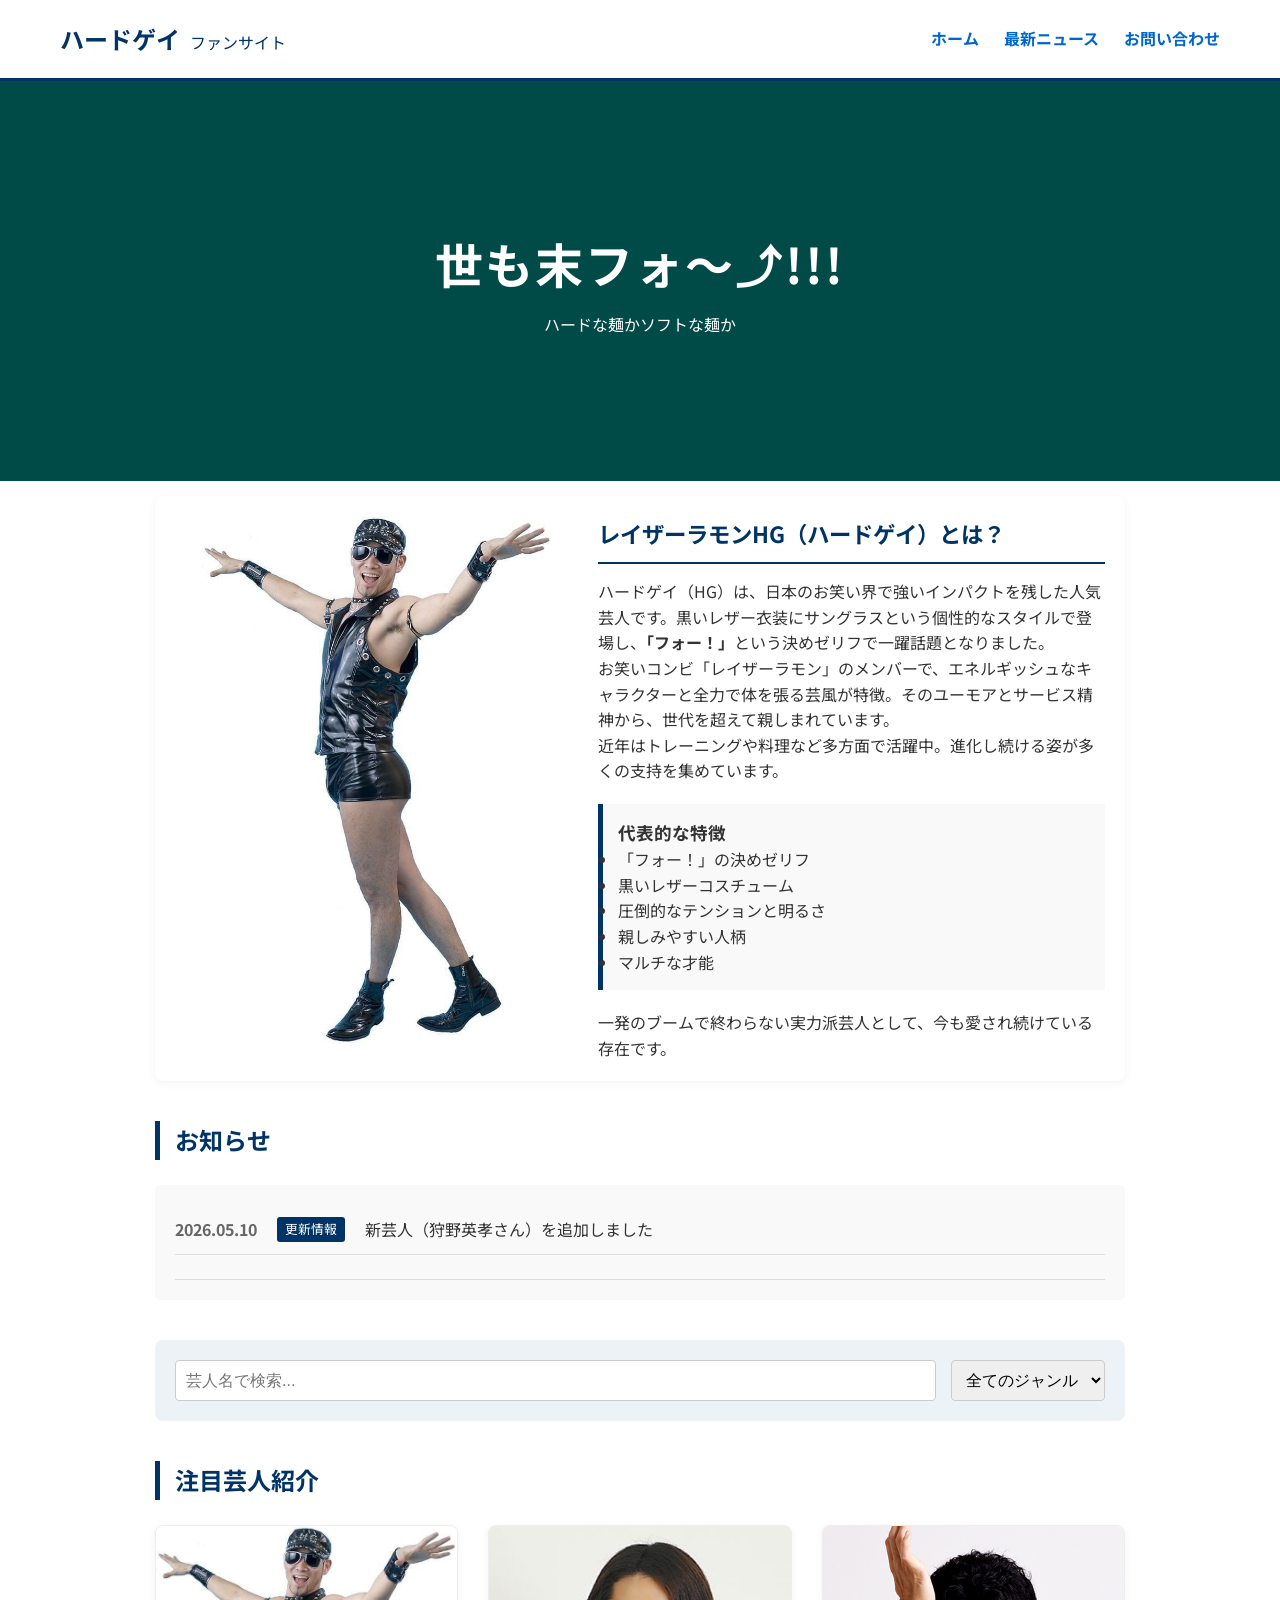
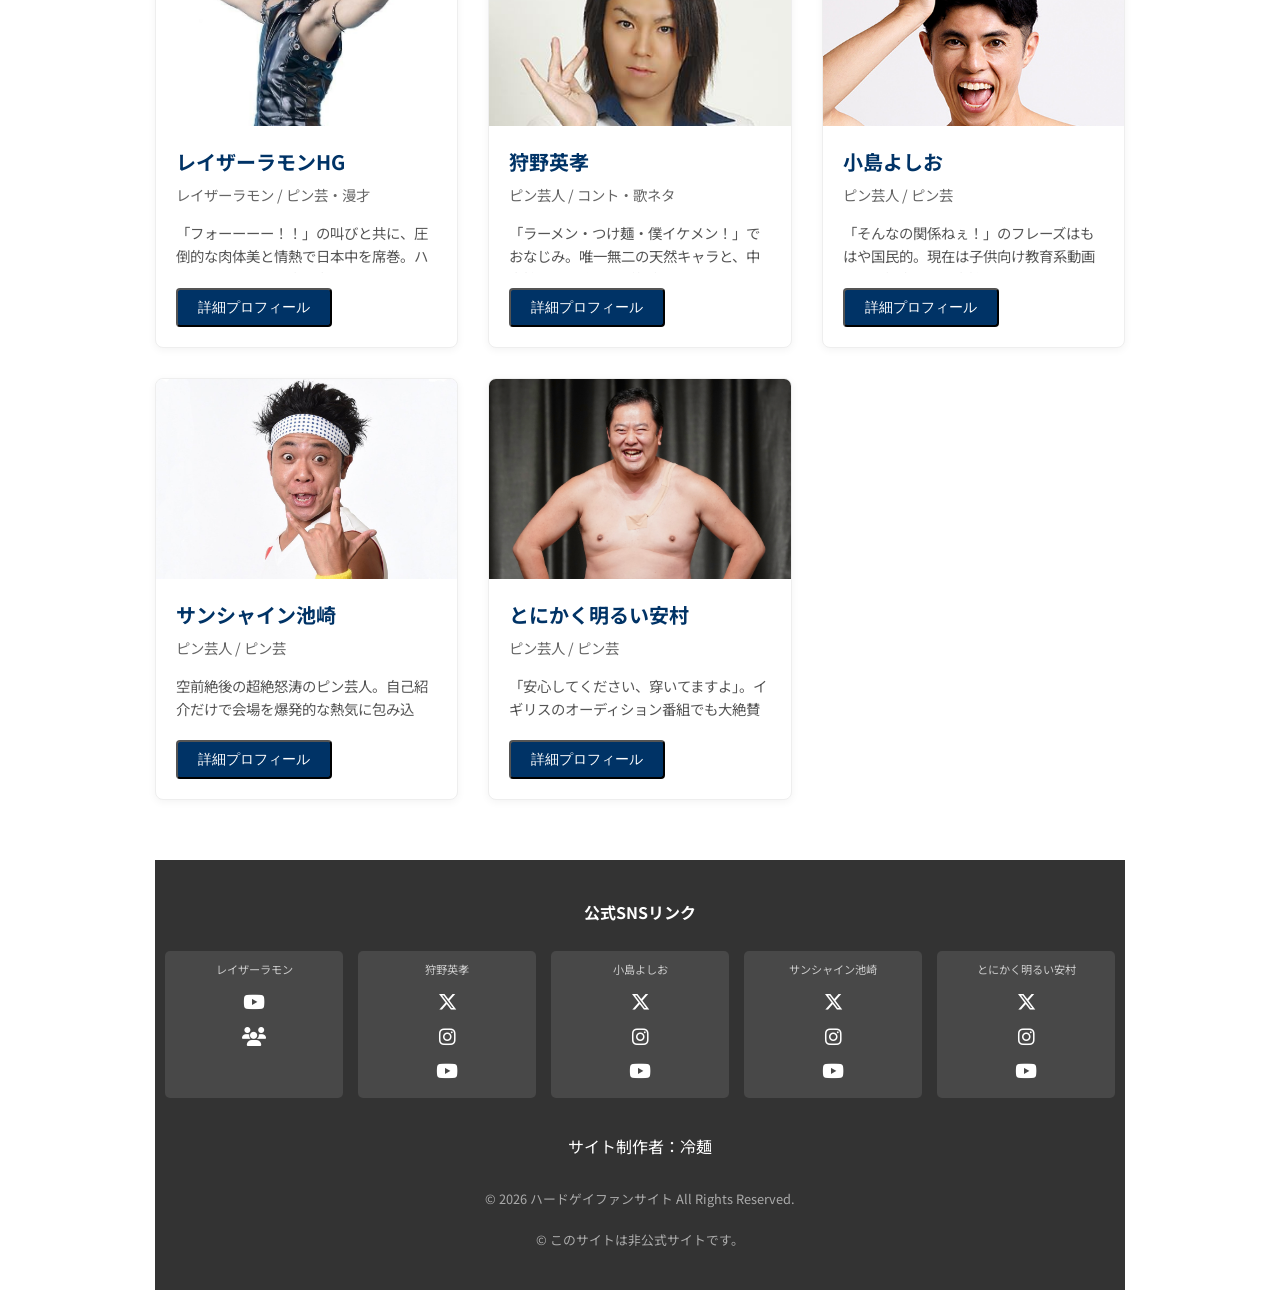
==== commit 8caa86f4: "update" ====
--- a/index.html
+++ b/index.html
@@ -1,3 +1,4 @@
+
 <!DOCTYPE html>
 <html lang="ja">
 <head>
@@ -41,40 +42,35 @@
         </div>
     </section>
 
-    <main class="container">
-    <div class="hg">
+    <!-- 【メイン部分】 -->
+<main class="container">
+    <section class="hg-intro">
+        <!-- 画像を上に、テキストを下に。PCでは横並びに自動調整される構造 -->
+        <div class="hg-image-container">
+            <img src="/img/gei.jpg" alt="ハードゲイ" class="responsive-img">
+        </div>
+        
+        <div class="hg-text-container">
+            <h2 class="profile-title">レイザーラモンHG（ハードゲイ）とは？</h2>
+            <p>ハードゲイ（HG）は、日本のお笑い界で強いインパクトを残した人気芸人です。黒いレザー衣装にサングラスという個性的なスタイルで登場し、<strong>「フォー！」</strong>という決めゼリフで一躍話題となりました。</p>
+            
+            <p>お笑いコンビ「レイザーラモン」のメンバーで、エネルギッシュなキャラクターと全力で体を張る芸風が特徴。そのユーモアとサービス精神から、世代を超えて親しまれています。</p>
+            
+            <p>近年はトレーニングや料理など多方面で活躍中。進化し続ける姿が多くの支持を集めています。</p>
 
-        
-                        <p style="text-align:center;">
-                            </p>
-                            
-                
-                    <br><br><br><strong>レイザーラモンHG（ハードゲイ）とは？</strong>
-
-<br><br><br><p>ハードゲイ（HG）は、日本のお笑い界で強いインパクトを残した人気芸人。
-黒いレザー衣装にサングラスという<br>個性的なスタイルで登場し、「フォー！」という決めゼリフで一躍話題となった。<br>
-    
-所属はお笑いコンビ:レイザーラモン のメンバーで、相方との掛け合いだけでなく、HGとしてのパフォーマンスでも<br>多くのファンを魅了している。
-
-テレビ番組では、明るくエネルギッシュなキャラクターで会場を盛り上げ、全力で体を張る芸風が特徴。
-そのユーモアとサービス精神から、世代を超えて親しまれている。
-
-<br>近年は芸人活動だけでなく、トレーニングや料理、ライフスタイルに関する発信も行い、多方面で活躍中。
-<br>かつてのインパクトだけで終わらず、努力を重ねながら進化し続ける姿が、多くの支持を集めている。</p>
-
-
-<p>代表的な特徴</p>
-
-
-<p>* 「フォー！」の決めゼリフ
-<p>* 黒いレザーコスチューム
-<p>* 圧倒的なテンションと明るさ
-<p>* 親しみやすい人柄
-<p>* 幅広い活動で活躍するマルチな才能</p>
-
-
-<p>ハードゲイは、一発のブームで終わらない実力派芸人として、今も多くの人に愛され続けている。</p>
-</div>
+            <div class="highlight-box">
+                <h3>代表的な特徴</h3>
+                <ul>
+                    <li>「フォー！」の決めゼリフ</li>
+                    <li>黒いレザーコスチューム</li>
+                    <li>圧倒的なテンションと明るさ</li>
+                    <li>親しみやすい人柄</li>
+                    <li>マルチな才能</li>
+                </ul>
+            </div>
+            <p>一発のブームで終わらない実力派芸人として、今も愛され続けている存在です。</p>
+        </div>
+    </section>
 
 <!-- 【お知らせ欄】日付 + タイトルのリスト -->
         <section class="news-section">
@@ -176,4 +172,4 @@
 
     <script src="script.js"></script>
 </body>
-</html>+</html>
--- a/style.css
+++ b/style.css
@@ -364,3 +364,103 @@
     }
 }
 
+/* --- 全体調整 --- */
+body {
+    line-height: 1.6;
+    overflow-x: hidden; /* 横揺れ防止 */
+}
+
+.container {
+    width: 100%;
+    max-width: 1000px;
+    margin: 0 auto;
+    padding: 15px;
+    box-sizing: border-box;
+}
+
+/* --- HG紹介エリア --- */
+.hg-intro {
+    display: flex;
+    flex-wrap: wrap; /* スマホで縦並びにする設定 */
+    gap: 20px;
+    margin-bottom: 40px;
+    background: #fff;
+    padding: 20px;
+    border-radius: 8px;
+    box-shadow: 0 2px 10px rgba(0,0,0,0.05);
+}
+
+.hg-image-container {
+    flex: 1 1 300px; /* 300pxを下回ると縦並びになる */
+    text-align: center;
+}
+
+.responsive-img {
+    width: 100%;
+    max-width: 350px;
+    height: auto;
+    border-radius: 8px;
+}
+
+.hg-text-container {
+    flex: 2 1 300px;
+}
+
+.profile-title {
+    color: #003366;
+    border-bottom: 2px solid #003366;
+    padding-bottom: 10px;
+    margin-bottom: 15px;
+    font-size: 1.4rem;
+}
+
+.highlight-box {
+    background: #f9f9f9;
+    padding: 15px;
+    border-left: 5px solid #003366;
+    margin: 20px 0;
+}
+
+.highlight-box h3 {
+    margin-top: 0;
+    font-size: 1.1rem;
+}
+
+/* --- フッター・SNSリンクのスマホ最適化 --- */
+.social-links-grid {
+    display: grid;
+    grid-template-columns: repeat(auto-fit, minmax(140px, 1fr));
+    gap: 15px;
+    padding: 10px;
+}
+
+.artist-links {
+    background: rgba(255,255,255,0.1);
+    padding: 10px;
+    border-radius: 5px;
+}
+
+/* --- スマホ専用の微調整 --- */
+@media screen and (max-width: 600px) {
+    .profile-title {
+        font-size: 1.2rem;
+    }
+    
+    .logo h1 {
+        font-size: 1.2rem;
+    }
+
+    .header-menu {
+        display: flex;
+        justify-content: space-around;
+        padding: 0;
+        font-size: 0.85rem;
+    }
+
+    /* 検索ボックスを縦並びに */
+    .search-box {
+        display: flex;
+        flex-direction: column;
+        gap: 10px;
+    }
+}
